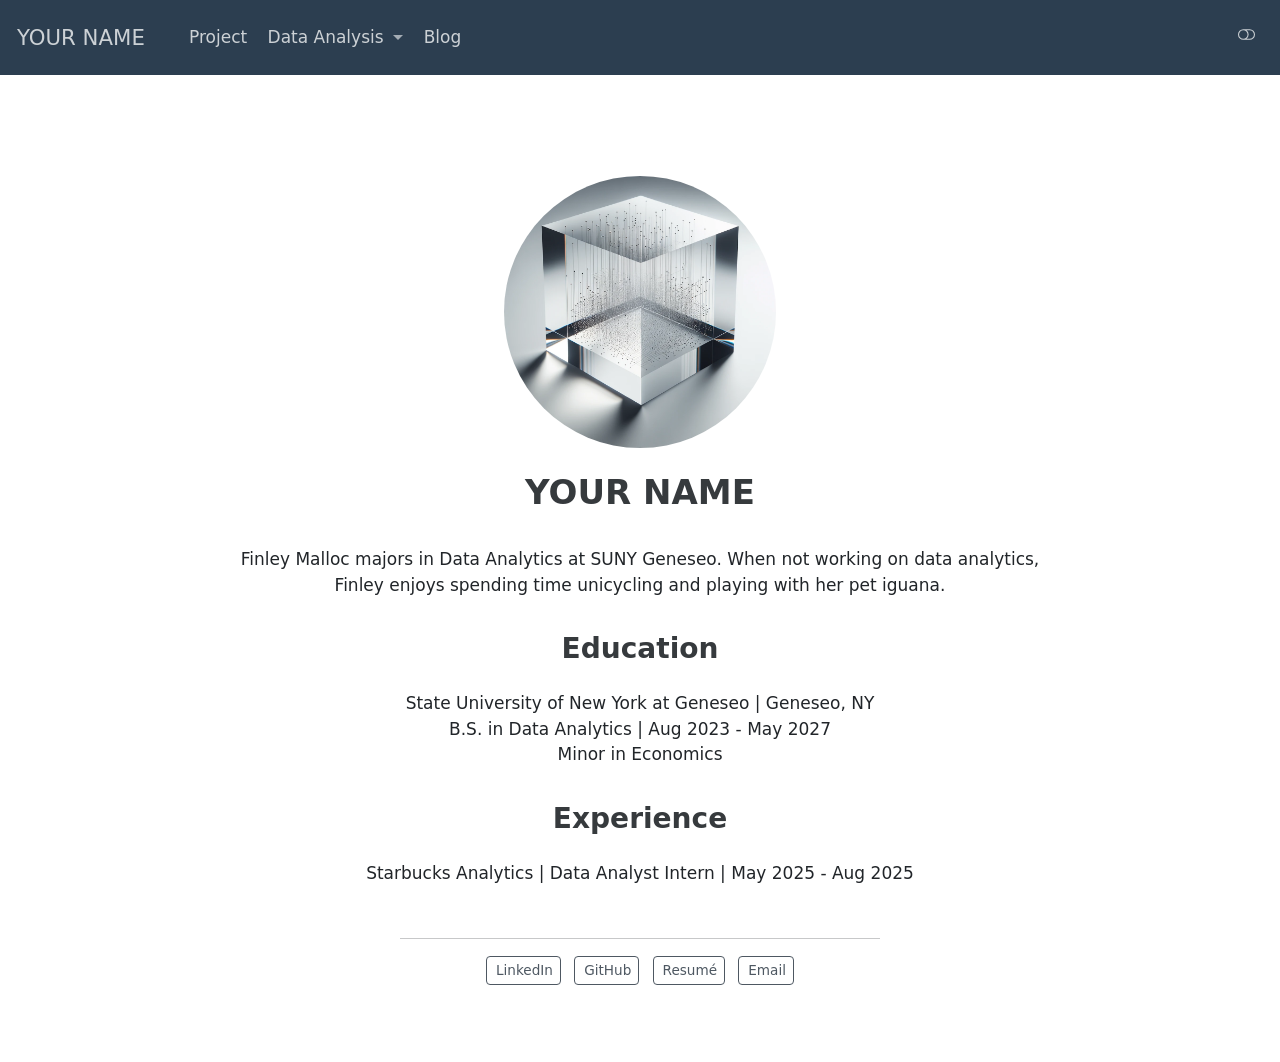
==== index.html @ 5dc30774 "new website is comming" ====
<!DOCTYPE html>
<html xmlns="http://www.w3.org/1999/xhtml" lang="en" xml:lang="en"><head>

<meta charset="utf-8">
<meta name="generator" content="quarto-1.3.450">

<meta name="viewport" content="width=device-width, initial-scale=1.0, user-scalable=yes">


<title>YOUR NAME</title>
<style>
code{white-space: pre-wrap;}
span.smallcaps{font-variant: small-caps;}
div.columns{display: flex; gap: min(4vw, 1.5em);}
div.column{flex: auto; overflow-x: auto;}
div.hanging-indent{margin-left: 1.5em; text-indent: -1.5em;}
ul.task-list{list-style: none;}
ul.task-list li input[type="checkbox"] {
  width: 0.8em;
  margin: 0 0.8em 0.2em -1em; /* quarto-specific, see https://github.com/quarto-dev/quarto-cli/issues/4556 */ 
  vertical-align: middle;
}
</style>


<script src="site_libs/quarto-nav/quarto-nav.js"></script>
<script src="site_libs/clipboard/clipboard.min.js"></script>
<script src="site_libs/quarto-search/autocomplete.umd.js"></script>
<script src="site_libs/quarto-search/fuse.min.js"></script>
<script src="site_libs/quarto-search/quarto-search.js"></script>
<meta name="quarto:offset" content="./">
<script src="site_libs/quarto-html/quarto.js"></script>
<script src="site_libs/quarto-html/popper.min.js"></script>
<script src="site_libs/quarto-html/tippy.umd.min.js"></script>
<link href="site_libs/quarto-html/tippy.css" rel="stylesheet">
<link href="site_libs/quarto-html/quarto-syntax-highlighting.css" rel="stylesheet" class="quarto-color-scheme" id="quarto-text-highlighting-styles">
<link href="site_libs/quarto-html/quarto-syntax-highlighting-dark.css" rel="prefetch" class="quarto-color-scheme quarto-color-alternate" id="quarto-text-highlighting-styles">
<script src="site_libs/bootstrap/bootstrap.min.js"></script>
<link href="site_libs/bootstrap/bootstrap-icons.css" rel="stylesheet">
<link href="site_libs/bootstrap/bootstrap.min.css" rel="stylesheet" class="quarto-color-scheme" id="quarto-bootstrap" data-mode="light">
<link href="site_libs/bootstrap/bootstrap-dark.min.css" rel="prefetch" class="quarto-color-scheme quarto-color-alternate" id="quarto-bootstrap" data-mode="dark">
<script id="quarto-search-options" type="application/json">{
  "location": "navbar",
  "copy-button": false,
  "collapse-after": 3,
  "panel-placement": "end",
  "type": "overlay",
  "limit": 20,
  "language": {
    "search-no-results-text": "No results",
    "search-matching-documents-text": "matching documents",
    "search-copy-link-title": "Copy link to search",
    "search-hide-matches-text": "Hide additional matches",
    "search-more-match-text": "more match in this document",
    "search-more-matches-text": "more matches in this document",
    "search-clear-button-title": "Clear",
    "search-detached-cancel-button-title": "Cancel",
    "search-submit-button-title": "Submit",
    "search-label": "Search"
  }
}</script>


<link rel="stylesheet" href="styles.css">
</head>

<body class="nav-fixed fullcontent">

<div id="quarto-search-results"></div>
  <header id="quarto-header" class="headroom fixed-top">
    <nav class="navbar navbar-expand-lg navbar-dark ">
      <div class="navbar-container container-fluid">
      <div class="navbar-brand-container">
    <a class="navbar-brand" href="./index.html">
    <span class="navbar-title">YOUR NAME</span>
    </a>
  </div>
            <div id="quarto-search" class="" title="Search"></div>
          <button class="navbar-toggler" type="button" data-bs-toggle="collapse" data-bs-target="#navbarCollapse" aria-controls="navbarCollapse" aria-expanded="false" aria-label="Toggle navigation" onclick="if (window.quartoToggleHeadroom) { window.quartoToggleHeadroom(); }">
  <span class="navbar-toggler-icon"></span>
</button>
          <div class="collapse navbar-collapse" id="navbarCollapse">
            <ul class="navbar-nav navbar-nav-scroll me-auto">
  <li class="nav-item">
    <a class="nav-link" href="./danl-research-template.html" rel="" target="">
 <span class="menu-text">Project</span></a>
  </li>  
  <li class="nav-item dropdown ">
    <a class="nav-link dropdown-toggle" href="#" id="nav-menu-data-analysis" role="button" data-bs-toggle="dropdown" aria-expanded="false" rel="" target="">
 <span class="menu-text">Data Analysis</span>
    </a>
    <ul class="dropdown-menu" aria-labelledby="nav-menu-data-analysis">    
        <li>
    <a class="dropdown-item" href="./notes/danl-ggplot.html" rel="" target="">
 <span class="dropdown-text">Data Visualization with <code>ggplot</code></span></a>
  </li>  
        <li>
    <a class="dropdown-item" href="./notes/danl-dplyr.html" rel="" target="">
 <span class="dropdown-text">Data Transformation with <code>dplyr</code></span></a>
  </li>  
    </ul>
  </li>
  <li class="nav-item">
    <a class="nav-link" href="./blog-listing.html" rel="" target="">
 <span class="menu-text">Blog</span></a>
  </li>  
</ul>
            <div class="quarto-navbar-tools ms-auto">
  <a href="" class="quarto-color-scheme-toggle quarto-navigation-tool  px-1" onclick="window.quartoToggleColorScheme(); return false;" title="Toggle dark mode"><i class="bi"></i></a>
</div>
          </div> <!-- /navcollapse -->
      </div> <!-- /container-fluid -->
    </nav>
</header>
<!-- content -->
<div id="quarto-content" class="quarto-container page-columns page-rows-contents page-layout-article page-navbar">
<!-- sidebar -->
<!-- margin-sidebar -->
    
<!-- main -->
<div class="quarto-about-jolla">
  <img src="img/profile.png" class="about-image
  round " style="height: 16em; width: 16em;">
 <header id="title-block-header" class="quarto-title-block default">
<div class="quarto-title">
<h1 class="title">YOUR NAME</h1>
</div>
<div class="quarto-title-meta">
  </div>
</header><main class="content" id="quarto-document-content">
<p>Finley Malloc majors in Data Analytics at SUNY Geneseo. When not working on data analytics, Finley enjoys spending time unicycling and playing with her pet iguana.</p>
<section id="education" class="level2">
<h2 data-anchor-id="education">Education</h2>
<p>State University of New York at Geneseo | Geneseo, NY <br> B.S. in Data Analytics | Aug 2023 - May 2027 <br> Minor in Economics</p>
</section>
<section id="experience" class="level2">
<h2 data-anchor-id="experience">Experience</h2>
<p>Starbucks Analytics | Data Analyst Intern | May 2025 - Aug 2025</p>


</section>
</main> 
  <hr class="about-sep">
   <div class="about-links">
  <a href="https://linkedin.com" class="about-link" rel="" target="">
    <i class="bi bi-linkedin"></i>
     <span class="about-link-text">LinkedIn</span>
  </a>
  <a href="https://github.com" class="about-link" rel="" target="">
    <i class="bi bi-github"></i>
     <span class="about-link-text">GitHub</span>
  </a>
  <a href="/resume-example.pdf" class="about-link" rel="" target="_blank">
    <i class="bi bi-file-earmark-pdf"></i>
     <span class="about-link-text">Resumé</span>
  </a>
  <a href="mailto:YOUR_EMAIL@geneseo.edu" class="about-link" rel="" target="">
    <i class="bi bi-mailbox"></i>
     <span class="about-link-text">Email</span>
  </a>
</div>
</div>
 <!-- /main -->
<script type="text/javascript" src="links.js"></script>
<script id="quarto-html-after-body" type="application/javascript">
window.document.addEventListener("DOMContentLoaded", function (event) {
  const toggleBodyColorMode = (bsSheetEl) => {
    const mode = bsSheetEl.getAttribute("data-mode");
    const bodyEl = window.document.querySelector("body");
    if (mode === "dark") {
      bodyEl.classList.add("quarto-dark");
      bodyEl.classList.remove("quarto-light");
    } else {
      bodyEl.classList.add("quarto-light");
      bodyEl.classList.remove("quarto-dark");
    }
  }
  const toggleBodyColorPrimary = () => {
    const bsSheetEl = window.document.querySelector("link#quarto-bootstrap");
    if (bsSheetEl) {
      toggleBodyColorMode(bsSheetEl);
    }
  }
  toggleBodyColorPrimary();  
  const disableStylesheet = (stylesheets) => {
    for (let i=0; i < stylesheets.length; i++) {
      const stylesheet = stylesheets[i];
      stylesheet.rel = 'prefetch';
    }
  }
  const enableStylesheet = (stylesheets) => {
    for (let i=0; i < stylesheets.length; i++) {
      const stylesheet = stylesheets[i];
      stylesheet.rel = 'stylesheet';
    }
  }
  const manageTransitions = (selector, allowTransitions) => {
    const els = window.document.querySelectorAll(selector);
    for (let i=0; i < els.length; i++) {
      const el = els[i];
      if (allowTransitions) {
        el.classList.remove('notransition');
      } else {
        el.classList.add('notransition');
      }
    }
  }
  const toggleColorMode = (alternate) => {
    // Switch the stylesheets
    const alternateStylesheets = window.document.querySelectorAll('link.quarto-color-scheme.quarto-color-alternate');
    manageTransitions('#quarto-margin-sidebar .nav-link', false);
    if (alternate) {
      enableStylesheet(alternateStylesheets);
      for (const sheetNode of alternateStylesheets) {
        if (sheetNode.id === "quarto-bootstrap") {
          toggleBodyColorMode(sheetNode);
        }
      }
    } else {
      disableStylesheet(alternateStylesheets);
      toggleBodyColorPrimary();
    }
    manageTransitions('#quarto-margin-sidebar .nav-link', true);
    // Switch the toggles
    const toggles = window.document.querySelectorAll('.quarto-color-scheme-toggle');
    for (let i=0; i < toggles.length; i++) {
      const toggle = toggles[i];
      if (toggle) {
        if (alternate) {
          toggle.classList.add("alternate");     
        } else {
          toggle.classList.remove("alternate");
        }
      }
    }
    // Hack to workaround the fact that safari doesn't
    // properly recolor the scrollbar when toggling (#1455)
    if (navigator.userAgent.indexOf('Safari') > 0 && navigator.userAgent.indexOf('Chrome') == -1) {
      manageTransitions("body", false);
      window.scrollTo(0, 1);
      setTimeout(() => {
        window.scrollTo(0, 0);
        manageTransitions("body", true);
      }, 40);  
    }
  }
  const isFileUrl = () => { 
    return window.location.protocol === 'file:';
  }
  const hasAlternateSentinel = () => {  
    let styleSentinel = getColorSchemeSentinel();
    if (styleSentinel !== null) {
      return styleSentinel === "alternate";
    } else {
      return false;
    }
  }
  const setStyleSentinel = (alternate) => {
    const value = alternate ? "alternate" : "default";
    if (!isFileUrl()) {
      window.localStorage.setItem("quarto-color-scheme", value);
    } else {
      localAlternateSentinel = value;
    }
  }
  const getColorSchemeSentinel = () => {
    if (!isFileUrl()) {
      const storageValue = window.localStorage.getItem("quarto-color-scheme");
      return storageValue != null ? storageValue : localAlternateSentinel;
    } else {
      return localAlternateSentinel;
    }
  }
  let localAlternateSentinel = 'default';
  // Dark / light mode switch
  window.quartoToggleColorScheme = () => {
    // Read the current dark / light value 
    let toAlternate = !hasAlternateSentinel();
    toggleColorMode(toAlternate);
    setStyleSentinel(toAlternate);
  };
  // Ensure there is a toggle, if there isn't float one in the top right
  if (window.document.querySelector('.quarto-color-scheme-toggle') === null) {
    const a = window.document.createElement('a');
    a.classList.add('top-right');
    a.classList.add('quarto-color-scheme-toggle');
    a.href = "";
    a.onclick = function() { try { window.quartoToggleColorScheme(); } catch {} return false; };
    const i = window.document.createElement("i");
    i.classList.add('bi');
    a.appendChild(i);
    window.document.body.appendChild(a);
  }
  // Switch to dark mode if need be
  if (hasAlternateSentinel()) {
    toggleColorMode(true);
  } else {
    toggleColorMode(false);
  }
  const isCodeAnnotation = (el) => {
    for (const clz of el.classList) {
      if (clz.startsWith('code-annotation-')) {                     
        return true;
      }
    }
    return false;
  }
  const clipboard = new window.ClipboardJS('.code-copy-button', {
    text: function(trigger) {
      const codeEl = trigger.previousElementSibling.cloneNode(true);
      for (const childEl of codeEl.children) {
        if (isCodeAnnotation(childEl)) {
          childEl.remove();
        }
      }
      return codeEl.innerText;
    }
  });
  clipboard.on('success', function(e) {
    // button target
    const button = e.trigger;
    // don't keep focus
    button.blur();
    // flash "checked"
    button.classList.add('code-copy-button-checked');
    var currentTitle = button.getAttribute("title");
    button.setAttribute("title", "Copied!");
    let tooltip;
    if (window.bootstrap) {
      button.setAttribute("data-bs-toggle", "tooltip");
      button.setAttribute("data-bs-placement", "left");
      button.setAttribute("data-bs-title", "Copied!");
      tooltip = new bootstrap.Tooltip(button, 
        { trigger: "manual", 
          customClass: "code-copy-button-tooltip",
          offset: [0, -8]});
      tooltip.show();    
    }
    setTimeout(function() {
      if (tooltip) {
        tooltip.hide();
        button.removeAttribute("data-bs-title");
        button.removeAttribute("data-bs-toggle");
        button.removeAttribute("data-bs-placement");
      }
      button.setAttribute("title", currentTitle);
      button.classList.remove('code-copy-button-checked');
    }, 1000);
    // clear code selection
    e.clearSelection();
  });
  function tippyHover(el, contentFn) {
    const config = {
      allowHTML: true,
      content: contentFn,
      maxWidth: 500,
      delay: 100,
      arrow: false,
      appendTo: function(el) {
          return el.parentElement;
      },
      interactive: true,
      interactiveBorder: 10,
      theme: 'quarto',
      placement: 'bottom-start'
    };
    window.tippy(el, config); 
  }
  const noterefs = window.document.querySelectorAll('a[role="doc-noteref"]');
  for (var i=0; i<noterefs.length; i++) {
    const ref = noterefs[i];
    tippyHover(ref, function() {
      // use id or data attribute instead here
      let href = ref.getAttribute('data-footnote-href') || ref.getAttribute('href');
      try { href = new URL(href).hash; } catch {}
      const id = href.replace(/^#\/?/, "");
      const note = window.document.getElementById(id);
      return note.innerHTML;
    });
  }
      let selectedAnnoteEl;
      const selectorForAnnotation = ( cell, annotation) => {
        let cellAttr = 'data-code-cell="' + cell + '"';
        let lineAttr = 'data-code-annotation="' +  annotation + '"';
        const selector = 'span[' + cellAttr + '][' + lineAttr + ']';
        return selector;
      }
      const selectCodeLines = (annoteEl) => {
        const doc = window.document;
        const targetCell = annoteEl.getAttribute("data-target-cell");
        const targetAnnotation = annoteEl.getAttribute("data-target-annotation");
        const annoteSpan = window.document.querySelector(selectorForAnnotation(targetCell, targetAnnotation));
        const lines = annoteSpan.getAttribute("data-code-lines").split(",");
        const lineIds = lines.map((line) => {
          return targetCell + "-" + line;
        })
        let top = null;
        let height = null;
        let parent = null;
        if (lineIds.length > 0) {
            //compute the position of the single el (top and bottom and make a div)
            const el = window.document.getElementById(lineIds[0]);
            top = el.offsetTop;
            height = el.offsetHeight;
            parent = el.parentElement.parentElement;
          if (lineIds.length > 1) {
            const lastEl = window.document.getElementById(lineIds[lineIds.length - 1]);
            const bottom = lastEl.offsetTop + lastEl.offsetHeight;
            height = bottom - top;
          }
          if (top !== null && height !== null && parent !== null) {
            // cook up a div (if necessary) and position it 
            let div = window.document.getElementById("code-annotation-line-highlight");
            if (div === null) {
              div = window.document.createElement("div");
              div.setAttribute("id", "code-annotation-line-highlight");
              div.style.position = 'absolute';
              parent.appendChild(div);
            }
            div.style.top = top - 2 + "px";
            div.style.height = height + 4 + "px";
            let gutterDiv = window.document.getElementById("code-annotation-line-highlight-gutter");
            if (gutterDiv === null) {
              gutterDiv = window.document.createElement("div");
              gutterDiv.setAttribute("id", "code-annotation-line-highlight-gutter");
              gutterDiv.style.position = 'absolute';
              const codeCell = window.document.getElementById(targetCell);
              const gutter = codeCell.querySelector('.code-annotation-gutter');
              gutter.appendChild(gutterDiv);
            }
            gutterDiv.style.top = top - 2 + "px";
            gutterDiv.style.height = height + 4 + "px";
          }
          selectedAnnoteEl = annoteEl;
        }
      };
      const unselectCodeLines = () => {
        const elementsIds = ["code-annotation-line-highlight", "code-annotation-line-highlight-gutter"];
        elementsIds.forEach((elId) => {
          const div = window.document.getElementById(elId);
          if (div) {
            div.remove();
          }
        });
        selectedAnnoteEl = undefined;
      };
      // Attach click handler to the DT
      const annoteDls = window.document.querySelectorAll('dt[data-target-cell]');
      for (const annoteDlNode of annoteDls) {
        annoteDlNode.addEventListener('click', (event) => {
          const clickedEl = event.target;
          if (clickedEl !== selectedAnnoteEl) {
            unselectCodeLines();
            const activeEl = window.document.querySelector('dt[data-target-cell].code-annotation-active');
            if (activeEl) {
              activeEl.classList.remove('code-annotation-active');
            }
            selectCodeLines(clickedEl);
            clickedEl.classList.add('code-annotation-active');
          } else {
            // Unselect the line
            unselectCodeLines();
            clickedEl.classList.remove('code-annotation-active');
          }
        });
      }
  const findCites = (el) => {
    const parentEl = el.parentElement;
    if (parentEl) {
      const cites = parentEl.dataset.cites;
      if (cites) {
        return {
          el,
          cites: cites.split(' ')
        };
      } else {
        return findCites(el.parentElement)
      }
    } else {
      return undefined;
    }
  };
  var bibliorefs = window.document.querySelectorAll('a[role="doc-biblioref"]');
  for (var i=0; i<bibliorefs.length; i++) {
    const ref = bibliorefs[i];
    const citeInfo = findCites(ref);
    if (citeInfo) {
      tippyHover(citeInfo.el, function() {
        var popup = window.document.createElement('div');
        citeInfo.cites.forEach(function(cite) {
          var citeDiv = window.document.createElement('div');
          citeDiv.classList.add('hanging-indent');
          citeDiv.classList.add('csl-entry');
          var biblioDiv = window.document.getElementById('ref-' + cite);
          if (biblioDiv) {
            citeDiv.innerHTML = biblioDiv.innerHTML;
          }
          popup.appendChild(citeDiv);
        });
        return popup.innerHTML;
      });
    }
  }
});
</script>
</div> <!-- /content -->



</body></html>
---- site_libs/quarto-html/tippy.css ----
.tippy-box[data-animation=fade][data-state=hidden]{opacity:0}[data-tippy-root]{max-width:calc(100vw - 10px)}.tippy-box{position:relative;background-color:#333;color:#fff;border-radius:4px;font-size:14px;line-height:1.4;white-space:normal;outline:0;transition-property:transform,visibility,opacity}.tippy-box[data-placement^=top]>.tippy-arrow{bottom:0}.tippy-box[data-placement^=top]>.tippy-arrow:before{bottom:-7px;left:0;border-width:8px 8px 0;border-top-color:initial;transform-origin:center top}.tippy-box[data-placement^=bottom]>.tippy-arrow{top:0}.tippy-box[data-placement^=bottom]>.tippy-arrow:before{top:-7px;left:0;border-width:0 8px 8px;border-bottom-color:initial;transform-origin:center bottom}.tippy-box[data-placement^=left]>.tippy-arrow{right:0}.tippy-box[data-placement^=left]>.tippy-arrow:before{border-width:8px 0 8px 8px;border-left-color:initial;right:-7px;transform-origin:center left}.tippy-box[data-placement^=right]>.tippy-arrow{left:0}.tippy-box[data-placement^=right]>.tippy-arrow:before{left:-7px;border-width:8px 8px 8px 0;border-right-color:initial;transform-origin:center right}.tippy-box[data-inertia][data-state=visible]{transition-timing-function:cubic-bezier(.54,1.5,.38,1.11)}.tippy-arrow{width:16px;height:16px;color:#333}.tippy-arrow:before{content:"";position:absolute;border-color:transparent;border-style:solid}.tippy-content{position:relative;padding:5px 9px;z-index:1}
---- site_libs/quarto-html/quarto-syntax-highlighting.css ----
/* quarto syntax highlight colors */
:root {
  --quarto-hl-al-color: #95da4c;
  --quarto-hl-an-color: #50a14f;
  --quarto-hl-at-color: #a626a4;
  --quarto-hl-bn-color: #986801;
  --quarto-hl-bu-color: #a626a4;
  --quarto-hl-ch-color: #50a14f;
  --quarto-hl-co-color: #a0a1a7;
  --quarto-hl-cv-color: #e45649;
  --quarto-hl-cn-color: #986801;
  --quarto-hl-cf-color: #a626a4;
  --quarto-hl-dt-color: #a626a4;
  --quarto-hl-dv-color: #986801;
  --quarto-hl-do-color: #e45649;
  --quarto-hl-er-color: #f44747;
  --quarto-hl-ex-color: #4078f2;
  --quarto-hl-fl-color: #986801;
  --quarto-hl-fu-color: #4078f2;
  --quarto-hl-im-color: #50a14f;
  --quarto-hl-in-color: #c45b00;
  --quarto-hl-kw-color: #a626a4;
  --quarto-hl-op-color: #a626a4;
  --quarto-hl-pp-color: #a626a4;
  --quarto-hl-re-color: #2980b9;
  --quarto-hl-sc-color: #0184bc;
  --quarto-hl-ss-color: #da4453;
  --quarto-hl-st-color: #50a14f;
  --quarto-hl-va-color: #e45649;
  --quarto-hl-vs-color: #da4453;
  --quarto-hl-wa-color: #da4453;
}

/* other quarto variables */
:root {
  --quarto-font-monospace: SFMono-Regular, Menlo, Monaco, Consolas, "Liberation Mono", "Courier New", monospace;
}

code span.al {
  background-color: #4d1f24;
  font-weight: bold;
  color: #95da4c;
}

code span.an {
  color: #50a14f;
}

code span.at {
  color: #a626a4;
}

code span.bn {
  color: #986801;
}

code span.bu {
  color: #a626a4;
}

code span.ch {
  color: #50a14f;
}

code span.co {
  font-style: italic;
  color: #a0a1a7;
}

code span.cv {
  font-style: italic;
  color: #e45649;
}

code span.cn {
  color: #986801;
}

code span.cf {
  color: #a626a4;
}

code span.dt {
  color: #a626a4;
}

code span.dv {
  color: #986801;
}

code span.do {
  color: #e45649;
}

code span.er {
  color: #f44747;
  text-decoration: underline;
}

code span.ex {
  font-weight: bold;
  color: #4078f2;
}

code span.fl {
  color: #986801;
}

code span.fu {
  color: #4078f2;
}

code span.im {
  color: #50a14f;
}

code span.in {
  color: #c45b00;
}

code span.kw {
  color: #a626a4;
}

pre > code.sourceCode > span {
  color: #383a42;
}

code span {
  color: #383a42;
}

code.sourceCode > span {
  color: #383a42;
}

div.sourceCode,
div.sourceCode pre.sourceCode {
  color: #383a42;
}

code span.op {
  color: #a626a4;
}

code span.pp {
  color: #a626a4;
}

code span.re {
  background-color: #153042;
  color: #2980b9;
}

code span.sc {
  color: #0184bc;
}

code span.ss {
  color: #da4453;
}

code span.st {
  color: #50a14f;
}

code span.va {
  color: #e45649;
}

code span.vs {
  color: #da4453;
}

code span.wa {
  color: #da4453;
}

.prevent-inlining {
  content: "</";
}

/*# sourceMappingURL=debc5d5d77c3f9108843748ff7464032.css.map */
---- site_libs/quarto-html/quarto-syntax-highlighting-dark.css ----
/* quarto syntax highlight colors */
:root {
  --quarto-hl-al-color: #95da4c;
  --quarto-hl-an-color: #98c379;
  --quarto-hl-at-color: #c678dd;
  --quarto-hl-bn-color: #d19a66;
  --quarto-hl-bu-color: #c678dd;
  --quarto-hl-ch-color: #98c379;
  --quarto-hl-co-color: #5c6370;
  --quarto-hl-cv-color: #e06c75;
  --quarto-hl-cn-color: #d19a66;
  --quarto-hl-cf-color: #c678dd;
  --quarto-hl-dt-color: #c678dd;
  --quarto-hl-dv-color: #d19a66;
  --quarto-hl-do-color: #a43340;
  --quarto-hl-er-color: #f44747;
  --quarto-hl-ex-color: #61afef;
  --quarto-hl-fl-color: #d19a66;
  --quarto-hl-fu-color: #61afef;
  --quarto-hl-im-color: #98c379;
  --quarto-hl-in-color: #c45b00;
  --quarto-hl-kw-color: #c678dd;
  --quarto-hl-op-color: #c678dd;
  --quarto-hl-pp-color: #c678dd;
  --quarto-hl-re-color: #2980b9;
  --quarto-hl-sc-color: #56b6c2;
  --quarto-hl-ss-color: #da4453;
  --quarto-hl-st-color: #98c379;
  --quarto-hl-va-color: #e06c75;
  --quarto-hl-vs-color: #da4453;
  --quarto-hl-wa-color: #da4453;
}

/* other quarto variables */
:root {
  --quarto-font-monospace: SFMono-Regular, Menlo, Monaco, Consolas, "Liberation Mono", "Courier New", monospace;
}

code span.al {
  background-color: #4d1f24;
  font-weight: bold;
  color: #95da4c;
}

code span.an {
  color: #98c379;
}

code span.at {
  color: #c678dd;
}

code span.bn {
  color: #d19a66;
}

code span.bu {
  color: #c678dd;
}

code span.ch {
  color: #98c379;
}

code span.co {
  font-style: italic;
  color: #5c6370;
}

code span.cv {
  font-style: italic;
  color: #e06c75;
}

code span.cn {
  color: #d19a66;
}

code span.cf {
  color: #c678dd;
}

code span.dt {
  color: #c678dd;
}

code span.dv {
  color: #d19a66;
}

code span.do {
  color: #a43340;
}

code span.er {
  color: #f44747;
  text-decoration: underline;
}

code span.ex {
  font-weight: bold;
  color: #61afef;
}

code span.fl {
  color: #d19a66;
}

code span.fu {
  color: #61afef;
}

code span.im {
  color: #98c379;
}

code span.in {
  color: #c45b00;
}

code span.kw {
  color: #c678dd;
}

pre > code.sourceCode > span {
  color: #abb2bf;
}

code span {
  color: #abb2bf;
}

code.sourceCode > span {
  color: #abb2bf;
}

div.sourceCode,
div.sourceCode pre.sourceCode {
  color: #abb2bf;
}

code span.op {
  color: #c678dd;
}

code span.pp {
  color: #c678dd;
}

code span.re {
  background-color: #153042;
  color: #2980b9;
}

code span.sc {
  color: #56b6c2;
}

code span.ss {
  color: #da4453;
}

code span.st {
  color: #98c379;
}

code span.va {
  color: #e06c75;
}

code span.vs {
  color: #da4453;
}

code span.wa {
  color: #da4453;
}

.prevent-inlining {
  content: "</";
}

/*# sourceMappingURL=935a306eefa94366c21e1a970dddb765.css.map */
---- styles.css ----
/* css styles */

.nav-title{
  font-family: fantasy
}

/* to fix the width of body and navbar with invisible scrollbar */
::-webkit-scrollbar {
    width: 0px;
}

.navbar {
    height: 75px; /* Adjust the height as needed */
}
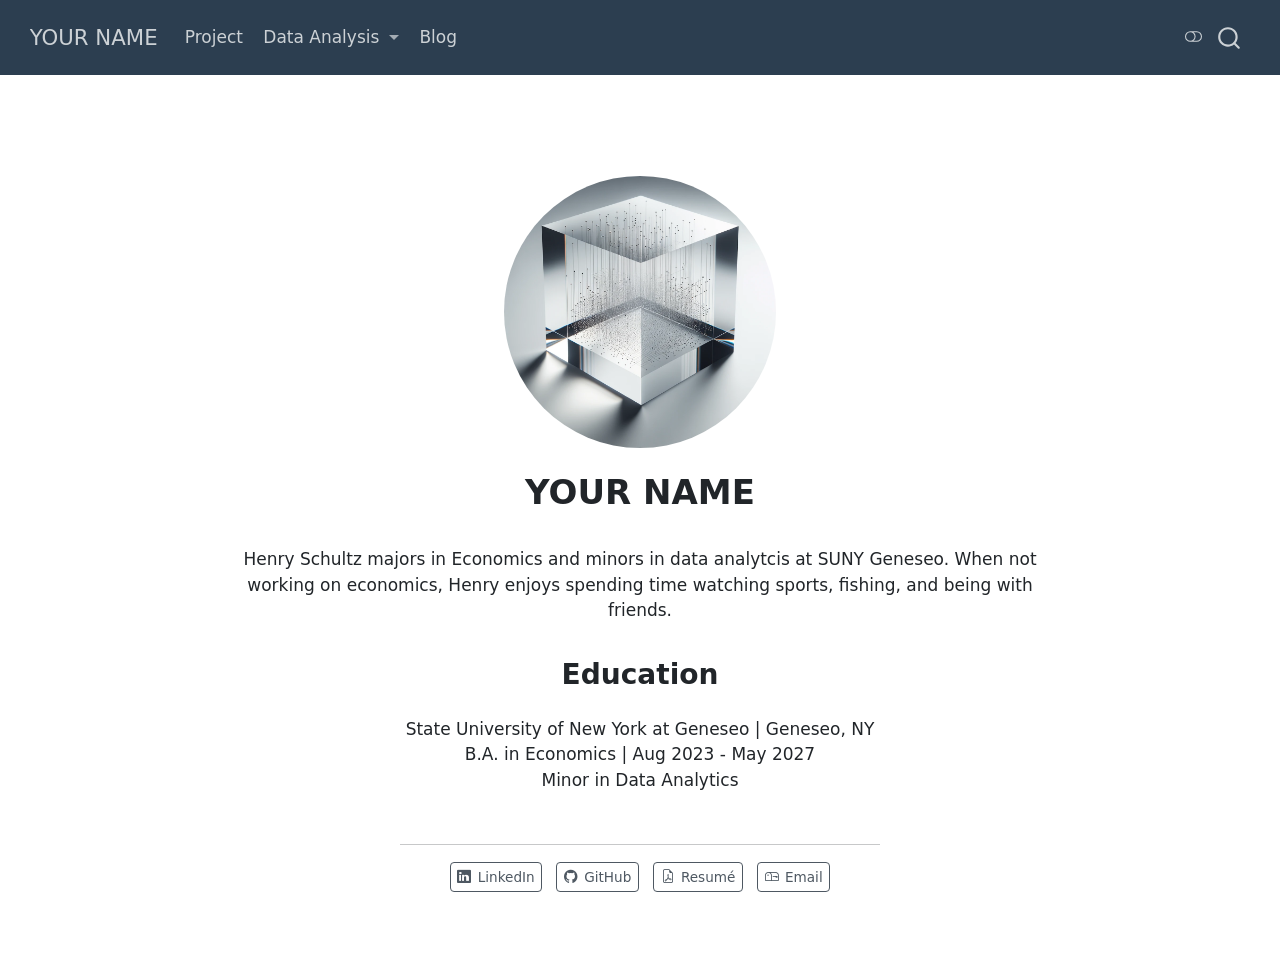
==== commit 2761f9d8: "My Name" ====
--- a/index.html
+++ b/index.html
@@ -2,13 +2,16 @@
 <html xmlns="http://www.w3.org/1999/xhtml" lang="en" xml:lang="en"><head>
 
 <meta charset="utf-8">
-<meta name="generator" content="quarto-1.3.450">
+<meta name="generator" content="quarto-1.9.38">
 
 <meta name="viewport" content="width=device-width, initial-scale=1.0, user-scalable=yes">
 
 
 <title>YOUR NAME</title>
 <style>
+/* Default styles provided by pandoc.
+** See https://pandoc.org/MANUAL.html#variables-for-html for config info.
+*/
 code{white-space: pre-wrap;}
 span.smallcaps{font-variant: small-caps;}
 div.columns{display: flex; gap: min(4vw, 1.5em);}
@@ -29,23 +32,32 @@
 <script src="site_libs/quarto-search/fuse.min.js"></script>
 <script src="site_libs/quarto-search/quarto-search.js"></script>
 <meta name="quarto:offset" content="./">
-<script src="site_libs/quarto-html/quarto.js"></script>
+<script src="site_libs/quarto-html/quarto.js" type="module"></script>
+<script src="site_libs/quarto-html/tabsets/tabsets.js" type="module"></script>
 <script src="site_libs/quarto-html/popper.min.js"></script>
 <script src="site_libs/quarto-html/tippy.umd.min.js"></script>
 <link href="site_libs/quarto-html/tippy.css" rel="stylesheet">
-<link href="site_libs/quarto-html/quarto-syntax-highlighting.css" rel="stylesheet" class="quarto-color-scheme" id="quarto-text-highlighting-styles">
-<link href="site_libs/quarto-html/quarto-syntax-highlighting-dark.css" rel="prefetch" class="quarto-color-scheme quarto-color-alternate" id="quarto-text-highlighting-styles">
+<link href="site_libs/quarto-html/quarto-syntax-highlighting-6d40f8af7092f34acea1908532066003.css" rel="stylesheet" class="quarto-color-scheme" id="quarto-text-highlighting-styles">
+<link href="site_libs/quarto-html/quarto-syntax-highlighting-dark-cac0433bb97fa58dc0fc6599c25c149a.css" rel="stylesheet" class="quarto-color-scheme quarto-color-alternate" id="quarto-text-highlighting-styles">
+<link href="site_libs/quarto-html/quarto-syntax-highlighting-6d40f8af7092f34acea1908532066003.css" rel="stylesheet" class="quarto-color-scheme-extra" id="quarto-text-highlighting-styles">
 <script src="site_libs/bootstrap/bootstrap.min.js"></script>
 <link href="site_libs/bootstrap/bootstrap-icons.css" rel="stylesheet">
-<link href="site_libs/bootstrap/bootstrap.min.css" rel="stylesheet" class="quarto-color-scheme" id="quarto-bootstrap" data-mode="light">
-<link href="site_libs/bootstrap/bootstrap-dark.min.css" rel="prefetch" class="quarto-color-scheme quarto-color-alternate" id="quarto-bootstrap" data-mode="dark">
+<link href="site_libs/bootstrap/bootstrap-a3a2627f8f02b0876aa24393454bca0c.min.css" rel="stylesheet" append-hash="true" class="quarto-color-scheme" id="quarto-bootstrap" data-mode="light">
+<link href="site_libs/bootstrap/bootstrap-dark-262a5cbb116992cacd04aa3ef1335fdf.min.css" rel="stylesheet" append-hash="true" class="quarto-color-scheme quarto-color-alternate" id="quarto-bootstrap" data-mode="dark">
+<link href="site_libs/bootstrap/bootstrap-a3a2627f8f02b0876aa24393454bca0c.min.css" rel="stylesheet" append-hash="true" class="quarto-color-scheme-extra" id="quarto-bootstrap" data-mode="light">
 <script id="quarto-search-options" type="application/json">{
   "location": "navbar",
   "copy-button": false,
   "collapse-after": 3,
   "panel-placement": "end",
   "type": "overlay",
-  "limit": 20,
+  "limit": 50,
+  "keyboard-shortcut": [
+    "f",
+    "/",
+    "s"
+  ],
+  "show-item-context": false,
   "language": {
     "search-no-results-text": "No results",
     "search-matching-documents-text": "matching documents",
@@ -54,6 +66,7 @@
     "search-more-match-text": "more match in this document",
     "search-more-matches-text": "more matches in this document",
     "search-clear-button-title": "Clear",
+    "search-text-placeholder": "",
     "search-detached-cancel-button-title": "Cancel",
     "search-submit-button-title": "Submit",
     "search-label": "Search"
@@ -64,51 +77,213 @@
 <link rel="stylesheet" href="styles.css">
 </head>
 
-<body class="nav-fixed fullcontent">
+<body class="nav-fixed fullcontent quarto-light"><script id="quarto-html-before-body" type="application/javascript">
+    const toggleBodyColorMode = (bsSheetEl) => {
+      const mode = bsSheetEl.getAttribute("data-mode");
+      const bodyEl = window.document.querySelector("body");
+      if (mode === "dark") {
+        bodyEl.classList.add("quarto-dark");
+        bodyEl.classList.remove("quarto-light");
+      } else {
+        bodyEl.classList.add("quarto-light");
+        bodyEl.classList.remove("quarto-dark");
+      }
+    }
+    const toggleBodyColorPrimary = () => {
+      const bsSheetEl = window.document.querySelector("link#quarto-bootstrap:not([rel=disabled-stylesheet])");
+      if (bsSheetEl) {
+        toggleBodyColorMode(bsSheetEl);
+      }
+    }
+    const setColorSchemeToggle = (alternate) => {
+      const toggles = window.document.querySelectorAll('.quarto-color-scheme-toggle');
+      for (let i=0; i < toggles.length; i++) {
+        const toggle = toggles[i];
+        if (toggle) {
+          if (alternate) {
+            toggle.classList.add("alternate");
+          } else {
+            toggle.classList.remove("alternate");
+          }
+        }
+      }
+    };
+    const toggleColorMode = (alternate) => {
+      // Switch the stylesheets
+      const primaryStylesheets = window.document.querySelectorAll('link.quarto-color-scheme:not(.quarto-color-alternate)');
+      const alternateStylesheets = window.document.querySelectorAll('link.quarto-color-scheme.quarto-color-alternate');
+      manageTransitions('#quarto-margin-sidebar .nav-link', false);
+      if (alternate) {
+        // note: dark is layered on light, we don't disable primary!
+        enableStylesheet(alternateStylesheets);
+        for (const sheetNode of alternateStylesheets) {
+          if (sheetNode.id === "quarto-bootstrap") {
+            toggleBodyColorMode(sheetNode);
+          }
+        }
+      } else {
+        disableStylesheet(alternateStylesheets);
+        enableStylesheet(primaryStylesheets)
+        toggleBodyColorPrimary();
+      }
+      manageTransitions('#quarto-margin-sidebar .nav-link', true);
+      // Switch the toggles
+      setColorSchemeToggle(alternate)
+      // Hack to workaround the fact that safari doesn't
+      // properly recolor the scrollbar when toggling (#1455)
+      if (navigator.userAgent.indexOf('Safari') > 0 && navigator.userAgent.indexOf('Chrome') == -1) {
+        manageTransitions("body", false);
+        window.scrollTo(0, 1);
+        setTimeout(() => {
+          window.scrollTo(0, 0);
+          manageTransitions("body", true);
+        }, 40);
+      }
+    }
+    const disableStylesheet = (stylesheets) => {
+      for (let i=0; i < stylesheets.length; i++) {
+        const stylesheet = stylesheets[i];
+        stylesheet.rel = 'disabled-stylesheet';
+      }
+    }
+    const enableStylesheet = (stylesheets) => {
+      for (let i=0; i < stylesheets.length; i++) {
+        const stylesheet = stylesheets[i];
+        if(stylesheet.rel !== 'stylesheet') { // for Chrome, which will still FOUC without this check
+          stylesheet.rel = 'stylesheet';
+        }
+      }
+    }
+    const manageTransitions = (selector, allowTransitions) => {
+      const els = window.document.querySelectorAll(selector);
+      for (let i=0; i < els.length; i++) {
+        const el = els[i];
+        if (allowTransitions) {
+          el.classList.remove('notransition');
+        } else {
+          el.classList.add('notransition');
+        }
+      }
+    }
+    const isFileUrl = () => {
+      return window.location.protocol === 'file:';
+    }
+    const hasAlternateSentinel = () => {
+      let styleSentinel = getColorSchemeSentinel();
+      if (styleSentinel !== null) {
+        return styleSentinel === "alternate";
+      } else {
+        return false;
+      }
+    }
+    const setStyleSentinel = (alternate) => {
+      const value = alternate ? "alternate" : "default";
+      if (!isFileUrl()) {
+        window.localStorage.setItem("quarto-color-scheme", value);
+      } else {
+        localAlternateSentinel = value;
+      }
+    }
+    const getColorSchemeSentinel = () => {
+      if (!isFileUrl()) {
+        const storageValue = window.localStorage.getItem("quarto-color-scheme");
+        return storageValue != null ? storageValue : localAlternateSentinel;
+      } else {
+        return localAlternateSentinel;
+      }
+    }
+    const toggleGiscusIfUsed = (isAlternate, darkModeDefault) => {
+      const baseTheme = document.querySelector('#giscus-base-theme')?.value ?? 'light';
+      const alternateTheme = document.querySelector('#giscus-alt-theme')?.value ?? 'dark';
+      let newTheme = '';
+      if(authorPrefersDark) {
+        newTheme = isAlternate ? baseTheme : alternateTheme;
+      } else {
+        newTheme = isAlternate ? alternateTheme : baseTheme;
+      }
+      const changeGiscusTheme = () => {
+        // From: https://github.com/giscus/giscus/issues/336
+        const sendMessage = (message) => {
+          const iframe = document.querySelector('iframe.giscus-frame');
+          if (!iframe) return;
+          iframe.contentWindow.postMessage({ giscus: message }, 'https://giscus.app');
+        }
+        sendMessage({
+          setConfig: {
+            theme: newTheme
+          }
+        });
+      }
+      const isGiscussLoaded = window.document.querySelector('iframe.giscus-frame') !== null;
+      if (isGiscussLoaded) {
+        changeGiscusTheme();
+      }
+    };
+    const authorPrefersDark = false;
+    const darkModeDefault = authorPrefersDark;
+      document.querySelector('link#quarto-text-highlighting-styles.quarto-color-scheme-extra').rel = 'disabled-stylesheet';
+      document.querySelector('link#quarto-bootstrap.quarto-color-scheme-extra').rel = 'disabled-stylesheet';
+    let localAlternateSentinel = darkModeDefault ? 'alternate' : 'default';
+    // Dark / light mode switch
+    window.quartoToggleColorScheme = () => {
+      // Read the current dark / light value
+      let toAlternate = !hasAlternateSentinel();
+      toggleColorMode(toAlternate);
+      setStyleSentinel(toAlternate);
+      toggleGiscusIfUsed(toAlternate, darkModeDefault);
+      window.dispatchEvent(new Event('resize'));
+    };
+    // Switch to dark mode if need be
+    if (hasAlternateSentinel()) {
+      toggleColorMode(true);
+    } else {
+      toggleColorMode(false);
+    }
+  </script>
 
 <div id="quarto-search-results"></div>
   <header id="quarto-header" class="headroom fixed-top">
-    <nav class="navbar navbar-expand-lg navbar-dark ">
+    <nav class="navbar navbar-expand-lg " data-bs-theme="dark">
       <div class="navbar-container container-fluid">
-      <div class="navbar-brand-container">
+      <div class="navbar-brand-container mx-auto">
     <a class="navbar-brand" href="./index.html">
     <span class="navbar-title">YOUR NAME</span>
     </a>
   </div>
             <div id="quarto-search" class="" title="Search"></div>
-          <button class="navbar-toggler" type="button" data-bs-toggle="collapse" data-bs-target="#navbarCollapse" aria-controls="navbarCollapse" aria-expanded="false" aria-label="Toggle navigation" onclick="if (window.quartoToggleHeadroom) { window.quartoToggleHeadroom(); }">
+          <button class="navbar-toggler" type="button" data-bs-toggle="collapse" data-bs-target="#navbarCollapse" aria-controls="navbarCollapse" role="menu" aria-expanded="false" aria-label="Toggle navigation" onclick="if (window.quartoToggleHeadroom) { window.quartoToggleHeadroom(); }">
   <span class="navbar-toggler-icon"></span>
 </button>
           <div class="collapse navbar-collapse" id="navbarCollapse">
             <ul class="navbar-nav navbar-nav-scroll me-auto">
   <li class="nav-item">
-    <a class="nav-link" href="./danl-research-template.html" rel="" target="">
- <span class="menu-text">Project</span></a>
+    <a class="nav-link" href="./danl-research-template.html"> 
+<span class="menu-text">Project</span></a>
   </li>  
   <li class="nav-item dropdown ">
-    <a class="nav-link dropdown-toggle" href="#" id="nav-menu-data-analysis" role="button" data-bs-toggle="dropdown" aria-expanded="false" rel="" target="">
+    <a class="nav-link dropdown-toggle" href="#" id="nav-menu-data-analysis" role="link" data-bs-toggle="dropdown" aria-expanded="false">
  <span class="menu-text">Data Analysis</span>
     </a>
     <ul class="dropdown-menu" aria-labelledby="nav-menu-data-analysis">    
         <li>
-    <a class="dropdown-item" href="./notes/danl-ggplot.html" rel="" target="">
+    <a class="dropdown-item" href="./notes/danl-ggplot.html">
  <span class="dropdown-text">Data Visualization with <code>ggplot</code></span></a>
   </li>  
         <li>
-    <a class="dropdown-item" href="./notes/danl-dplyr.html" rel="" target="">
+    <a class="dropdown-item" href="./notes/danl-dplyr.html">
  <span class="dropdown-text">Data Transformation with <code>dplyr</code></span></a>
   </li>  
     </ul>
   </li>
   <li class="nav-item">
-    <a class="nav-link" href="./blog-listing.html" rel="" target="">
- <span class="menu-text">Blog</span></a>
+    <a class="nav-link" href="./blog-listing.html"> 
+<span class="menu-text">Blog</span></a>
   </li>  
 </ul>
-            <div class="quarto-navbar-tools ms-auto">
+          </div> <!-- /navcollapse -->
+            <div class="quarto-navbar-tools">
   <a href="" class="quarto-color-scheme-toggle quarto-navigation-tool  px-1" onclick="window.quartoToggleColorScheme(); return false;" title="Toggle dark mode"><i class="bi"></i></a>
 </div>
-          </div> <!-- /navcollapse -->
       </div> <!-- /container-fluid -->
     </nav>
 </header>
@@ -128,14 +303,13 @@
 <div class="quarto-title-meta">
   </div>
 </header><main class="content" id="quarto-document-content">
-<p>Finley Malloc majors in Data Analytics at SUNY Geneseo. When not working on data analytics, Finley enjoys spending time unicycling and playing with her pet iguana.</p>
+
+<p>Henry Schultz majors in Economics and minors in data analytcis at SUNY Geneseo. When not working on economics, Henry enjoys spending time watching sports, fishing, and being with friends.</p>
 <section id="education" class="level2">
 <h2 data-anchor-id="education">Education</h2>
-<p>State University of New York at Geneseo | Geneseo, NY <br> B.S. in Data Analytics | Aug 2023 - May 2027 <br> Minor in Economics</p>
-</section>
-<section id="experience" class="level2">
-<h2 data-anchor-id="experience">Experience</h2>
-<p>Starbucks Analytics | Data Analyst Intern | May 2025 - Aug 2025</p>
+<p>State University of New York at Geneseo | Geneseo, NY <br> B.A. in Economics | Aug 2023 - May 2027 <br> Minor in Data Analytics</p>
+<!-- ## Experience -->
+<!-- Starbucks Analytics | Data Analyst Intern | May 2025 - Aug 2025 -->
 
 
 </section>
@@ -146,7 +320,7 @@
     <i class="bi bi-linkedin"></i>
      <span class="about-link-text">LinkedIn</span>
   </a>
-  <a href="https://github.com" class="about-link" rel="" target="">
+  <a href="https://github.com/henryschultz004" class="about-link" rel="" target="">
     <i class="bi bi-github"></i>
      <span class="about-link-text">GitHub</span>
   </a>
@@ -154,7 +328,7 @@
     <i class="bi bi-file-earmark-pdf"></i>
      <span class="about-link-text">Resumé</span>
   </a>
-  <a href="mailto:YOUR_EMAIL@geneseo.edu" class="about-link" rel="" target="">
+  <a href="mailto:hs30@geneseo.edu" class="about-link" rel="" target="">
     <i class="bi bi-mailbox"></i>
      <span class="about-link-text">Email</span>
   </a>
@@ -163,151 +337,64 @@
  <!-- /main -->
 <script type="text/javascript" src="links.js"></script>
 <script id="quarto-html-after-body" type="application/javascript">
-window.document.addEventListener("DOMContentLoaded", function (event) {
-  const toggleBodyColorMode = (bsSheetEl) => {
-    const mode = bsSheetEl.getAttribute("data-mode");
-    const bodyEl = window.document.querySelector("body");
-    if (mode === "dark") {
-      bodyEl.classList.add("quarto-dark");
-      bodyEl.classList.remove("quarto-light");
-    } else {
-      bodyEl.classList.add("quarto-light");
-      bodyEl.classList.remove("quarto-dark");
-    }
-  }
-  const toggleBodyColorPrimary = () => {
-    const bsSheetEl = window.document.querySelector("link#quarto-bootstrap");
-    if (bsSheetEl) {
-      toggleBodyColorMode(bsSheetEl);
-    }
-  }
-  toggleBodyColorPrimary();  
-  const disableStylesheet = (stylesheets) => {
-    for (let i=0; i < stylesheets.length; i++) {
-      const stylesheet = stylesheets[i];
-      stylesheet.rel = 'prefetch';
-    }
-  }
-  const enableStylesheet = (stylesheets) => {
-    for (let i=0; i < stylesheets.length; i++) {
-      const stylesheet = stylesheets[i];
-      stylesheet.rel = 'stylesheet';
-    }
-  }
-  const manageTransitions = (selector, allowTransitions) => {
-    const els = window.document.querySelectorAll(selector);
-    for (let i=0; i < els.length; i++) {
-      const el = els[i];
-      if (allowTransitions) {
-        el.classList.remove('notransition');
-      } else {
-        el.classList.add('notransition');
-      }
-    }
-  }
-  const toggleColorMode = (alternate) => {
-    // Switch the stylesheets
-    const alternateStylesheets = window.document.querySelectorAll('link.quarto-color-scheme.quarto-color-alternate');
-    manageTransitions('#quarto-margin-sidebar .nav-link', false);
-    if (alternate) {
-      enableStylesheet(alternateStylesheets);
-      for (const sheetNode of alternateStylesheets) {
-        if (sheetNode.id === "quarto-bootstrap") {
-          toggleBodyColorMode(sheetNode);
-        }
-      }
-    } else {
-      disableStylesheet(alternateStylesheets);
-      toggleBodyColorPrimary();
-    }
-    manageTransitions('#quarto-margin-sidebar .nav-link', true);
-    // Switch the toggles
-    const toggles = window.document.querySelectorAll('.quarto-color-scheme-toggle');
-    for (let i=0; i < toggles.length; i++) {
-      const toggle = toggles[i];
-      if (toggle) {
-        if (alternate) {
-          toggle.classList.add("alternate");     
-        } else {
-          toggle.classList.remove("alternate");
-        }
-      }
-    }
-    // Hack to workaround the fact that safari doesn't
-    // properly recolor the scrollbar when toggling (#1455)
-    if (navigator.userAgent.indexOf('Safari') > 0 && navigator.userAgent.indexOf('Chrome') == -1) {
-      manageTransitions("body", false);
-      window.scrollTo(0, 1);
-      setTimeout(() => {
-        window.scrollTo(0, 0);
-        manageTransitions("body", true);
-      }, 40);  
-    }
-  }
-  const isFileUrl = () => { 
-    return window.location.protocol === 'file:';
-  }
-  const hasAlternateSentinel = () => {  
-    let styleSentinel = getColorSchemeSentinel();
-    if (styleSentinel !== null) {
-      return styleSentinel === "alternate";
-    } else {
+  window.document.addEventListener("DOMContentLoaded", function (event) {
+    // Ensure there is a toggle, if there isn't float one in the top right
+    if (window.document.querySelector('.quarto-color-scheme-toggle') === null) {
+      const a = window.document.createElement('a');
+      a.classList.add('top-right');
+      a.classList.add('quarto-color-scheme-toggle');
+      a.href = "";
+      a.onclick = function() { try { window.quartoToggleColorScheme(); } catch {} return false; };
+      const i = window.document.createElement("i");
+      i.classList.add('bi');
+      a.appendChild(i);
+      window.document.body.appendChild(a);
+    }
+    setColorSchemeToggle(hasAlternateSentinel())
+    const isCodeAnnotation = (el) => {
+      for (const clz of el.classList) {
+        if (clz.startsWith('code-annotation-')) {                     
+          return true;
+        }
+      }
       return false;
     }
-  }
-  const setStyleSentinel = (alternate) => {
-    const value = alternate ? "alternate" : "default";
-    if (!isFileUrl()) {
-      window.localStorage.setItem("quarto-color-scheme", value);
-    } else {
-      localAlternateSentinel = value;
-    }
-  }
-  const getColorSchemeSentinel = () => {
-    if (!isFileUrl()) {
-      const storageValue = window.localStorage.getItem("quarto-color-scheme");
-      return storageValue != null ? storageValue : localAlternateSentinel;
-    } else {
-      return localAlternateSentinel;
-    }
-  }
-  let localAlternateSentinel = 'default';
-  // Dark / light mode switch
-  window.quartoToggleColorScheme = () => {
-    // Read the current dark / light value 
-    let toAlternate = !hasAlternateSentinel();
-    toggleColorMode(toAlternate);
-    setStyleSentinel(toAlternate);
-  };
-  // Ensure there is a toggle, if there isn't float one in the top right
-  if (window.document.querySelector('.quarto-color-scheme-toggle') === null) {
-    const a = window.document.createElement('a');
-    a.classList.add('top-right');
-    a.classList.add('quarto-color-scheme-toggle');
-    a.href = "";
-    a.onclick = function() { try { window.quartoToggleColorScheme(); } catch {} return false; };
-    const i = window.document.createElement("i");
-    i.classList.add('bi');
-    a.appendChild(i);
-    window.document.body.appendChild(a);
-  }
-  // Switch to dark mode if need be
-  if (hasAlternateSentinel()) {
-    toggleColorMode(true);
-  } else {
-    toggleColorMode(false);
-  }
-  const isCodeAnnotation = (el) => {
-    for (const clz of el.classList) {
-      if (clz.startsWith('code-annotation-')) {                     
-        return true;
-      }
-    }
-    return false;
-  }
-  const clipboard = new window.ClipboardJS('.code-copy-button', {
-    text: function(trigger) {
-      const codeEl = trigger.previousElementSibling.cloneNode(true);
+    const onCopySuccess = function(e) {
+      // button target
+      const button = e.trigger;
+      // don't keep focus
+      button.blur();
+      // flash "checked"
+      button.classList.add('code-copy-button-checked');
+      var currentTitle = button.getAttribute("title");
+      button.setAttribute("title", "Copied!");
+      let tooltip;
+      if (window.bootstrap) {
+        button.setAttribute("data-bs-toggle", "tooltip");
+        button.setAttribute("data-bs-placement", "left");
+        button.setAttribute("data-bs-title", "Copied!");
+        tooltip = new bootstrap.Tooltip(button, 
+          { trigger: "manual", 
+            customClass: "code-copy-button-tooltip",
+            offset: [0, -8]});
+        tooltip.show();    
+      }
+      setTimeout(function() {
+        if (tooltip) {
+          tooltip.hide();
+          button.removeAttribute("data-bs-title");
+          button.removeAttribute("data-bs-toggle");
+          button.removeAttribute("data-bs-placement");
+        }
+        button.setAttribute("title", currentTitle);
+        button.classList.remove('code-copy-button-checked');
+      }, 1000);
+      // clear code selection
+      e.clearSelection();
+    }
+    const getTextToCopy = function(trigger) {
+      const outerScaffold = trigger.parentElement.cloneNode(true);
+      const codeEl = outerScaffold.querySelector('code');
       for (const childEl of codeEl.children) {
         if (isCodeAnnotation(childEl)) {
           childEl.remove();
@@ -315,196 +402,349 @@
       }
       return codeEl.innerText;
     }
+    const clipboard = new window.ClipboardJS('.code-copy-button:not([data-in-quarto-modal])', {
+      text: getTextToCopy
+    });
+    clipboard.on('success', onCopySuccess);
+    if (window.document.getElementById('quarto-embedded-source-code-modal')) {
+      const clipboardModal = new window.ClipboardJS('.code-copy-button[data-in-quarto-modal]', {
+        text: getTextToCopy,
+        container: window.document.getElementById('quarto-embedded-source-code-modal')
+      });
+      clipboardModal.on('success', onCopySuccess);
+    }
+      var localhostRegex = new RegExp(/^(?:http|https):\/\/localhost\:?[0-9]*\//);
+      var mailtoRegex = new RegExp(/^mailto:/);
+        var filterRegex = new RegExp('/' + window.location.host + '/');
+      var isInternal = (href) => {
+          return filterRegex.test(href) || localhostRegex.test(href) || mailtoRegex.test(href);
+      }
+      // Inspect non-navigation links and adorn them if external
+     var links = window.document.querySelectorAll('a[href]:not(.nav-link):not(.navbar-brand):not(.toc-action):not(.sidebar-link):not(.sidebar-item-toggle):not(.pagination-link):not(.no-external):not([aria-hidden]):not(.dropdown-item):not(.quarto-navigation-tool):not(.about-link)');
+      for (var i=0; i<links.length; i++) {
+        const link = links[i];
+        if (!isInternal(link.href)) {
+          // undo the damage that might have been done by quarto-nav.js in the case of
+          // links that we want to consider external
+          if (link.dataset.originalHref !== undefined) {
+            link.href = link.dataset.originalHref;
+          }
+        }
+      }
+    function tippyHover(el, contentFn, onTriggerFn, onUntriggerFn) {
+      const config = {
+        allowHTML: true,
+        maxWidth: 500,
+        delay: 100,
+        arrow: false,
+        appendTo: function(el) {
+            return el.parentElement;
+        },
+        interactive: true,
+        interactiveBorder: 10,
+        theme: 'quarto',
+        placement: 'bottom-start',
+      };
+      if (contentFn) {
+        config.content = contentFn;
+      }
+      if (onTriggerFn) {
+        config.onTrigger = onTriggerFn;
+      }
+      if (onUntriggerFn) {
+        config.onUntrigger = onUntriggerFn;
+      }
+      window.tippy(el, config); 
+    }
+    const noterefs = window.document.querySelectorAll('a[role="doc-noteref"]');
+    for (var i=0; i<noterefs.length; i++) {
+      const ref = noterefs[i];
+      tippyHover(ref, function() {
+        // use id or data attribute instead here
+        let href = ref.getAttribute('data-footnote-href') || ref.getAttribute('href');
+        try { href = new URL(href).hash; } catch {}
+        const id = href.replace(/^#\/?/, "");
+        const note = window.document.getElementById(id);
+        if (note) {
+          return note.innerHTML;
+        } else {
+          return "";
+        }
+      });
+    }
+    const xrefs = window.document.querySelectorAll('a.quarto-xref');
+    const processXRef = (id, note) => {
+      // Strip column container classes
+      const stripColumnClz = (el) => {
+        el.classList.remove("page-full", "page-columns");
+        if (el.children) {
+          for (const child of el.children) {
+            stripColumnClz(child);
+          }
+        }
+      }
+      stripColumnClz(note)
+      if (id === null || id.startsWith('sec-')) {
+        // Special case sections, only their first couple elements
+        const container = document.createElement("div");
+        if (note.children && note.children.length > 2) {
+          container.appendChild(note.children[0].cloneNode(true));
+          for (let i = 1; i < note.children.length; i++) {
+            const child = note.children[i];
+            if (child.tagName === "P" && child.innerText === "") {
+              continue;
+            } else {
+              container.appendChild(child.cloneNode(true));
+              break;
+            }
+          }
+          if (window.Quarto?.typesetMath) {
+            window.Quarto.typesetMath(container);
+          }
+          return container.innerHTML
+        } else {
+          if (window.Quarto?.typesetMath) {
+            window.Quarto.typesetMath(note);
+          }
+          return note.innerHTML;
+        }
+      } else {
+        // Remove any anchor links if they are present
+        const anchorLink = note.querySelector('a.anchorjs-link');
+        if (anchorLink) {
+          anchorLink.remove();
+        }
+        if (window.Quarto?.typesetMath) {
+          window.Quarto.typesetMath(note);
+        }
+        if (note.classList.contains("callout")) {
+          return note.outerHTML;
+        } else {
+          return note.innerHTML;
+        }
+      }
+    }
+    for (var i=0; i<xrefs.length; i++) {
+      const xref = xrefs[i];
+      tippyHover(xref, undefined, function(instance) {
+        instance.disable();
+        let url = xref.getAttribute('href');
+        let hash = undefined; 
+        if (url.startsWith('#')) {
+          hash = url;
+        } else {
+          try { hash = new URL(url).hash; } catch {}
+        }
+        if (hash) {
+          const id = hash.replace(/^#\/?/, "");
+          const note = window.document.getElementById(id);
+          if (note !== null) {
+            try {
+              const html = processXRef(id, note.cloneNode(true));
+              instance.setContent(html);
+            } finally {
+              instance.enable();
+              instance.show();
+            }
+          } else {
+            // See if we can fetch this
+            fetch(url.split('#')[0])
+            .then(res => res.text())
+            .then(html => {
+              const parser = new DOMParser();
+              const htmlDoc = parser.parseFromString(html, "text/html");
+              const note = htmlDoc.getElementById(id);
+              if (note !== null) {
+                const html = processXRef(id, note);
+                instance.setContent(html);
+              } 
+            }).finally(() => {
+              instance.enable();
+              instance.show();
+            });
+          }
+        } else {
+          // See if we can fetch a full url (with no hash to target)
+          // This is a special case and we should probably do some content thinning / targeting
+          fetch(url)
+          .then(res => res.text())
+          .then(html => {
+            const parser = new DOMParser();
+            const htmlDoc = parser.parseFromString(html, "text/html");
+            const note = htmlDoc.querySelector('main.content');
+            if (note !== null) {
+              // This should only happen for chapter cross references
+              // (since there is no id in the URL)
+              // remove the first header
+              if (note.children.length > 0 && note.children[0].tagName === "HEADER") {
+                note.children[0].remove();
+              }
+              const html = processXRef(null, note);
+              instance.setContent(html);
+            } 
+          }).finally(() => {
+            instance.enable();
+            instance.show();
+          });
+        }
+      }, function(instance) {
+      });
+    }
+        let selectedAnnoteEl;
+        const selectorForAnnotation = ( cell, annotation) => {
+          let cellAttr = 'data-code-cell="' + cell + '"';
+          let lineAttr = 'data-code-annotation="' +  annotation + '"';
+          const selector = 'span[' + cellAttr + '][' + lineAttr + ']';
+          return selector;
+        }
+        const selectCodeLines = (annoteEl) => {
+          const doc = window.document;
+          const targetCell = annoteEl.getAttribute("data-target-cell");
+          const targetAnnotation = annoteEl.getAttribute("data-target-annotation");
+          const annoteSpan = window.document.querySelector(selectorForAnnotation(targetCell, targetAnnotation));
+          const lines = annoteSpan.getAttribute("data-code-lines").split(",");
+          const lineIds = lines.map((line) => {
+            return targetCell + "-" + line;
+          })
+          let top = null;
+          let height = null;
+          let parent = null;
+          if (lineIds.length > 0) {
+              //compute the position of the single el (top and bottom and make a div)
+              const el = window.document.getElementById(lineIds[0]);
+              top = el.offsetTop;
+              height = el.offsetHeight;
+              parent = el.parentElement.parentElement;
+            if (lineIds.length > 1) {
+              const lastEl = window.document.getElementById(lineIds[lineIds.length - 1]);
+              const bottom = lastEl.offsetTop + lastEl.offsetHeight;
+              height = bottom - top;
+            }
+            if (top !== null && height !== null && parent !== null) {
+              // cook up a div (if necessary) and position it 
+              let div = window.document.getElementById("code-annotation-line-highlight");
+              if (div === null) {
+                div = window.document.createElement("div");
+                div.setAttribute("id", "code-annotation-line-highlight");
+                div.style.position = 'absolute';
+                parent.appendChild(div);
+              }
+              div.style.top = top - 2 + "px";
+              div.style.height = height + 4 + "px";
+              div.style.left = 0;
+              let gutterDiv = window.document.getElementById("code-annotation-line-highlight-gutter");
+              if (gutterDiv === null) {
+                gutterDiv = window.document.createElement("div");
+                gutterDiv.setAttribute("id", "code-annotation-line-highlight-gutter");
+                gutterDiv.style.position = 'absolute';
+                const codeCell = window.document.getElementById(targetCell);
+                const gutter = codeCell.querySelector('.code-annotation-gutter');
+                gutter.appendChild(gutterDiv);
+              }
+              gutterDiv.style.top = top - 2 + "px";
+              gutterDiv.style.height = height + 4 + "px";
+            }
+            selectedAnnoteEl = annoteEl;
+          }
+        };
+        const unselectCodeLines = () => {
+          const elementsIds = ["code-annotation-line-highlight", "code-annotation-line-highlight-gutter"];
+          elementsIds.forEach((elId) => {
+            const div = window.document.getElementById(elId);
+            if (div) {
+              div.remove();
+            }
+          });
+          selectedAnnoteEl = undefined;
+        };
+          // Handle positioning of the toggle
+      window.addEventListener(
+        "resize",
+        throttle(() => {
+          elRect = undefined;
+          if (selectedAnnoteEl) {
+            selectCodeLines(selectedAnnoteEl);
+          }
+        }, 10)
+      );
+      function throttle(fn, ms) {
+      let throttle = false;
+      let timer;
+        return (...args) => {
+          if(!throttle) { // first call gets through
+              fn.apply(this, args);
+              throttle = true;
+          } else { // all the others get throttled
+              if(timer) clearTimeout(timer); // cancel #2
+              timer = setTimeout(() => {
+                fn.apply(this, args);
+                timer = throttle = false;
+              }, ms);
+          }
+        };
+      }
+        // Attach click handler to the DT
+        const annoteDls = window.document.querySelectorAll('dt[data-target-cell]');
+        for (const annoteDlNode of annoteDls) {
+          annoteDlNode.addEventListener('click', (event) => {
+            const clickedEl = event.target;
+            if (clickedEl !== selectedAnnoteEl) {
+              unselectCodeLines();
+              const activeEl = window.document.querySelector('dt[data-target-cell].code-annotation-active');
+              if (activeEl) {
+                activeEl.classList.remove('code-annotation-active');
+              }
+              selectCodeLines(clickedEl);
+              clickedEl.classList.add('code-annotation-active');
+            } else {
+              // Unselect the line
+              unselectCodeLines();
+              clickedEl.classList.remove('code-annotation-active');
+            }
+          });
+        }
+    const findCites = (el) => {
+      const parentEl = el.parentElement;
+      if (parentEl) {
+        const cites = parentEl.dataset.cites;
+        if (cites) {
+          return {
+            el,
+            cites: cites.split(' ')
+          };
+        } else {
+          return findCites(el.parentElement)
+        }
+      } else {
+        return undefined;
+      }
+    };
+    var bibliorefs = window.document.querySelectorAll('a[role="doc-biblioref"]');
+    for (var i=0; i<bibliorefs.length; i++) {
+      const ref = bibliorefs[i];
+      const citeInfo = findCites(ref);
+      if (citeInfo) {
+        tippyHover(citeInfo.el, function() {
+          var popup = window.document.createElement('div');
+          citeInfo.cites.forEach(function(cite) {
+            var citeDiv = window.document.createElement('div');
+            citeDiv.classList.add('hanging-indent');
+            citeDiv.classList.add('csl-entry');
+            var biblioDiv = window.document.getElementById('ref-' + cite);
+            if (biblioDiv) {
+              citeDiv.innerHTML = biblioDiv.innerHTML;
+            }
+            popup.appendChild(citeDiv);
+          });
+          return popup.innerHTML;
+        });
+      }
+    }
   });
-  clipboard.on('success', function(e) {
-    // button target
-    const button = e.trigger;
-    // don't keep focus
-    button.blur();
-    // flash "checked"
-    button.classList.add('code-copy-button-checked');
-    var currentTitle = button.getAttribute("title");
-    button.setAttribute("title", "Copied!");
-    let tooltip;
-    if (window.bootstrap) {
-      button.setAttribute("data-bs-toggle", "tooltip");
-      button.setAttribute("data-bs-placement", "left");
-      button.setAttribute("data-bs-title", "Copied!");
-      tooltip = new bootstrap.Tooltip(button, 
-        { trigger: "manual", 
-          customClass: "code-copy-button-tooltip",
-          offset: [0, -8]});
-      tooltip.show();    
-    }
-    setTimeout(function() {
-      if (tooltip) {
-        tooltip.hide();
-        button.removeAttribute("data-bs-title");
-        button.removeAttribute("data-bs-toggle");
-        button.removeAttribute("data-bs-placement");
-      }
-      button.setAttribute("title", currentTitle);
-      button.classList.remove('code-copy-button-checked');
-    }, 1000);
-    // clear code selection
-    e.clearSelection();
-  });
-  function tippyHover(el, contentFn) {
-    const config = {
-      allowHTML: true,
-      content: contentFn,
-      maxWidth: 500,
-      delay: 100,
-      arrow: false,
-      appendTo: function(el) {
-          return el.parentElement;
-      },
-      interactive: true,
-      interactiveBorder: 10,
-      theme: 'quarto',
-      placement: 'bottom-start'
-    };
-    window.tippy(el, config); 
-  }
-  const noterefs = window.document.querySelectorAll('a[role="doc-noteref"]');
-  for (var i=0; i<noterefs.length; i++) {
-    const ref = noterefs[i];
-    tippyHover(ref, function() {
-      // use id or data attribute instead here
-      let href = ref.getAttribute('data-footnote-href') || ref.getAttribute('href');
-      try { href = new URL(href).hash; } catch {}
-      const id = href.replace(/^#\/?/, "");
-      const note = window.document.getElementById(id);
-      return note.innerHTML;
-    });
-  }
-      let selectedAnnoteEl;
-      const selectorForAnnotation = ( cell, annotation) => {
-        let cellAttr = 'data-code-cell="' + cell + '"';
-        let lineAttr = 'data-code-annotation="' +  annotation + '"';
-        const selector = 'span[' + cellAttr + '][' + lineAttr + ']';
-        return selector;
-      }
-      const selectCodeLines = (annoteEl) => {
-        const doc = window.document;
-        const targetCell = annoteEl.getAttribute("data-target-cell");
-        const targetAnnotation = annoteEl.getAttribute("data-target-annotation");
-        const annoteSpan = window.document.querySelector(selectorForAnnotation(targetCell, targetAnnotation));
-        const lines = annoteSpan.getAttribute("data-code-lines").split(",");
-        const lineIds = lines.map((line) => {
-          return targetCell + "-" + line;
-        })
-        let top = null;
-        let height = null;
-        let parent = null;
-        if (lineIds.length > 0) {
-            //compute the position of the single el (top and bottom and make a div)
-            const el = window.document.getElementById(lineIds[0]);
-            top = el.offsetTop;
-            height = el.offsetHeight;
-            parent = el.parentElement.parentElement;
-          if (lineIds.length > 1) {
-            const lastEl = window.document.getElementById(lineIds[lineIds.length - 1]);
-            const bottom = lastEl.offsetTop + lastEl.offsetHeight;
-            height = bottom - top;
-          }
-          if (top !== null && height !== null && parent !== null) {
-            // cook up a div (if necessary) and position it 
-            let div = window.document.getElementById("code-annotation-line-highlight");
-            if (div === null) {
-              div = window.document.createElement("div");
-              div.setAttribute("id", "code-annotation-line-highlight");
-              div.style.position = 'absolute';
-              parent.appendChild(div);
-            }
-            div.style.top = top - 2 + "px";
-            div.style.height = height + 4 + "px";
-            let gutterDiv = window.document.getElementById("code-annotation-line-highlight-gutter");
-            if (gutterDiv === null) {
-              gutterDiv = window.document.createElement("div");
-              gutterDiv.setAttribute("id", "code-annotation-line-highlight-gutter");
-              gutterDiv.style.position = 'absolute';
-              const codeCell = window.document.getElementById(targetCell);
-              const gutter = codeCell.querySelector('.code-annotation-gutter');
-              gutter.appendChild(gutterDiv);
-            }
-            gutterDiv.style.top = top - 2 + "px";
-            gutterDiv.style.height = height + 4 + "px";
-          }
-          selectedAnnoteEl = annoteEl;
-        }
-      };
-      const unselectCodeLines = () => {
-        const elementsIds = ["code-annotation-line-highlight", "code-annotation-line-highlight-gutter"];
-        elementsIds.forEach((elId) => {
-          const div = window.document.getElementById(elId);
-          if (div) {
-            div.remove();
-          }
-        });
-        selectedAnnoteEl = undefined;
-      };
-      // Attach click handler to the DT
-      const annoteDls = window.document.querySelectorAll('dt[data-target-cell]');
-      for (const annoteDlNode of annoteDls) {
-        annoteDlNode.addEventListener('click', (event) => {
-          const clickedEl = event.target;
-          if (clickedEl !== selectedAnnoteEl) {
-            unselectCodeLines();
-            const activeEl = window.document.querySelector('dt[data-target-cell].code-annotation-active');
-            if (activeEl) {
-              activeEl.classList.remove('code-annotation-active');
-            }
-            selectCodeLines(clickedEl);
-            clickedEl.classList.add('code-annotation-active');
-          } else {
-            // Unselect the line
-            unselectCodeLines();
-            clickedEl.classList.remove('code-annotation-active');
-          }
-        });
-      }
-  const findCites = (el) => {
-    const parentEl = el.parentElement;
-    if (parentEl) {
-      const cites = parentEl.dataset.cites;
-      if (cites) {
-        return {
-          el,
-          cites: cites.split(' ')
-        };
-      } else {
-        return findCites(el.parentElement)
-      }
-    } else {
-      return undefined;
-    }
-  };
-  var bibliorefs = window.document.querySelectorAll('a[role="doc-biblioref"]');
-  for (var i=0; i<bibliorefs.length; i++) {
-    const ref = bibliorefs[i];
-    const citeInfo = findCites(ref);
-    if (citeInfo) {
-      tippyHover(citeInfo.el, function() {
-        var popup = window.document.createElement('div');
-        citeInfo.cites.forEach(function(cite) {
-          var citeDiv = window.document.createElement('div');
-          citeDiv.classList.add('hanging-indent');
-          citeDiv.classList.add('csl-entry');
-          var biblioDiv = window.document.getElementById('ref-' + cite);
-          if (biblioDiv) {
-            citeDiv.innerHTML = biblioDiv.innerHTML;
-          }
-          popup.appendChild(citeDiv);
-        });
-        return popup.innerHTML;
-      });
-    }
-  }
-});
-</script>
+  </script>
 </div> <!-- /content -->
 
 
 
+
 </body></html>
--- a/site_libs/quarto-html/quarto-syntax-highlighting-6d40f8af7092f34acea1908532066003.css
+++ b/site_libs/quarto-html/quarto-syntax-highlighting-6d40f8af7092f34acea1908532066003.css
@@ -0,0 +1,214 @@
+/* quarto syntax highlight colors */
+:root {
+  --quarto-hl-al-color: #95da4c;
+  --quarto-hl-an-color: #50a14f;
+  --quarto-hl-at-color: #a626a4;
+  --quarto-hl-bn-color: #986801;
+  --quarto-hl-bu-color: #a626a4;
+  --quarto-hl-ch-color: #50a14f;
+  --quarto-hl-co-color: #a0a1a7;
+  --quarto-hl-cv-color: #e45649;
+  --quarto-hl-cn-color: #986801;
+  --quarto-hl-cf-color: #a626a4;
+  --quarto-hl-dt-color: #a626a4;
+  --quarto-hl-dv-color: #986801;
+  --quarto-hl-do-color: #e45649;
+  --quarto-hl-er-color: #f44747;
+  --quarto-hl-ex-color: #4078f2;
+  --quarto-hl-fl-color: #986801;
+  --quarto-hl-fu-color: #4078f2;
+  --quarto-hl-im-color: #50a14f;
+  --quarto-hl-in-color: #c45b00;
+  --quarto-hl-kw-color: #a626a4;
+  --quarto-hl-op-color: #a626a4;
+  --quarto-hl-pp-color: #a626a4;
+  --quarto-hl-re-color: #2980b9;
+  --quarto-hl-sc-color: #0184bc;
+  --quarto-hl-ss-color: #da4453;
+  --quarto-hl-st-color: #50a14f;
+  --quarto-hl-va-color: #e45649;
+  --quarto-hl-vs-color: #da4453;
+  --quarto-hl-wa-color: #da4453;
+}
+
+/* other quarto variables */
+:root {
+  --quarto-font-monospace: SFMono-Regular, Menlo, Monaco, Consolas, "Liberation Mono", "Courier New", monospace;
+}
+
+/* syntax highlight based on Pandoc's rules */
+pre > code.sourceCode > span {
+  color: #383a42;
+}
+
+code.sourceCode > span {
+  color: #383a42;
+}
+
+div.sourceCode,
+div.sourceCode pre.sourceCode {
+  color: #383a42;
+}
+
+/* Normal */
+code span {
+  color: #383a42;
+}
+
+/* Alert */
+code span.al {
+  background-color: #4d1f24;
+  font-weight: bold;
+  color: #95da4c;
+}
+
+/* Annotation */
+code span.an {
+  color: #50a14f;
+}
+
+/* Attribute */
+code span.at {
+  color: #a626a4;
+}
+
+/* BaseN */
+code span.bn {
+  color: #986801;
+}
+
+/* BuiltIn */
+code span.bu {
+  color: #a626a4;
+}
+
+/* ControlFlow */
+code span.cf {
+  color: #a626a4;
+}
+
+/* Char */
+code span.ch {
+  color: #50a14f;
+}
+
+/* Constant */
+code span.cn {
+  color: #986801;
+}
+
+/* Comment */
+code span.co {
+  font-style: italic;
+  color: #a0a1a7;
+}
+
+/* CommentVar */
+code span.cv {
+  font-style: italic;
+  color: #e45649;
+}
+
+/* Documentation */
+code span.do {
+  color: #e45649;
+}
+
+/* DataType */
+code span.dt {
+  color: #a626a4;
+}
+
+/* DecVal */
+code span.dv {
+  color: #986801;
+}
+
+/* Error */
+code span.er {
+  color: #f44747;
+  text-decoration: underline;
+}
+
+/* Extension */
+code span.ex {
+  font-weight: bold;
+  color: #4078f2;
+}
+
+/* Float */
+code span.fl {
+  color: #986801;
+}
+
+/* Function */
+code span.fu {
+  color: #4078f2;
+}
+
+/* Import */
+code span.im {
+  color: #50a14f;
+}
+
+/* Information */
+code span.in {
+  color: #c45b00;
+}
+
+/* Keyword */
+code span.kw {
+  color: #a626a4;
+}
+
+/* Operator */
+code span.op {
+  color: #a626a4;
+}
+
+/* Preprocessor */
+code span.pp {
+  color: #a626a4;
+}
+
+/* RegionMarker */
+code span.re {
+  background-color: #153042;
+  color: #2980b9;
+}
+
+/* SpecialChar */
+code span.sc {
+  color: #0184bc;
+}
+
+/* SpecialString */
+code span.ss {
+  color: #da4453;
+}
+
+/* String */
+code span.st {
+  color: #50a14f;
+}
+
+/* Variable */
+code span.va {
+  color: #e45649;
+}
+
+/* VerbatimString */
+code span.vs {
+  color: #da4453;
+}
+
+/* Warning */
+code span.wa {
+  color: #da4453;
+}
+
+.prevent-inlining {
+  content: "</";
+}
+
+/*# sourceMappingURL=3729ffcb801be6e51d331632314bc5ff.css.map */
--- a/site_libs/quarto-html/quarto-syntax-highlighting-dark-cac0433bb97fa58dc0fc6599c25c149a.css
+++ b/site_libs/quarto-html/quarto-syntax-highlighting-dark-cac0433bb97fa58dc0fc6599c25c149a.css
@@ -0,0 +1,214 @@
+/* quarto syntax highlight colors */
+:root {
+  --quarto-hl-al-color: #95da4c;
+  --quarto-hl-an-color: #98c379;
+  --quarto-hl-at-color: #c678dd;
+  --quarto-hl-bn-color: #d19a66;
+  --quarto-hl-bu-color: #c678dd;
+  --quarto-hl-ch-color: #98c379;
+  --quarto-hl-co-color: #5c6370;
+  --quarto-hl-cv-color: #e06c75;
+  --quarto-hl-cn-color: #d19a66;
+  --quarto-hl-cf-color: #c678dd;
+  --quarto-hl-dt-color: #c678dd;
+  --quarto-hl-dv-color: #d19a66;
+  --quarto-hl-do-color: #a43340;
+  --quarto-hl-er-color: #f44747;
+  --quarto-hl-ex-color: #61afef;
+  --quarto-hl-fl-color: #d19a66;
+  --quarto-hl-fu-color: #61afef;
+  --quarto-hl-im-color: #98c379;
+  --quarto-hl-in-color: #c45b00;
+  --quarto-hl-kw-color: #c678dd;
+  --quarto-hl-op-color: #c678dd;
+  --quarto-hl-pp-color: #c678dd;
+  --quarto-hl-re-color: #2980b9;
+  --quarto-hl-sc-color: #56b6c2;
+  --quarto-hl-ss-color: #da4453;
+  --quarto-hl-st-color: #98c379;
+  --quarto-hl-va-color: #e06c75;
+  --quarto-hl-vs-color: #da4453;
+  --quarto-hl-wa-color: #da4453;
+}
+
+/* other quarto variables */
+:root {
+  --quarto-font-monospace: SFMono-Regular, Menlo, Monaco, Consolas, "Liberation Mono", "Courier New", monospace;
+}
+
+/* syntax highlight based on Pandoc's rules */
+pre > code.sourceCode > span {
+  color: #abb2bf;
+}
+
+code.sourceCode > span {
+  color: #abb2bf;
+}
+
+div.sourceCode,
+div.sourceCode pre.sourceCode {
+  color: #abb2bf;
+}
+
+/* Normal */
+code span {
+  color: #abb2bf;
+}
+
+/* Alert */
+code span.al {
+  background-color: #4d1f24;
+  font-weight: bold;
+  color: #95da4c;
+}
+
+/* Annotation */
+code span.an {
+  color: #98c379;
+}
+
+/* Attribute */
+code span.at {
+  color: #c678dd;
+}
+
+/* BaseN */
+code span.bn {
+  color: #d19a66;
+}
+
+/* BuiltIn */
+code span.bu {
+  color: #c678dd;
+}
+
+/* ControlFlow */
+code span.cf {
+  color: #c678dd;
+}
+
+/* Char */
+code span.ch {
+  color: #98c379;
+}
+
+/* Constant */
+code span.cn {
+  color: #d19a66;
+}
+
+/* Comment */
+code span.co {
+  font-style: italic;
+  color: #5c6370;
+}
+
+/* CommentVar */
+code span.cv {
+  font-style: italic;
+  color: #e06c75;
+}
+
+/* Documentation */
+code span.do {
+  color: #a43340;
+}
+
+/* DataType */
+code span.dt {
+  color: #c678dd;
+}
+
+/* DecVal */
+code span.dv {
+  color: #d19a66;
+}
+
+/* Error */
+code span.er {
+  color: #f44747;
+  text-decoration: underline;
+}
+
+/* Extension */
+code span.ex {
+  font-weight: bold;
+  color: #61afef;
+}
+
+/* Float */
+code span.fl {
+  color: #d19a66;
+}
+
+/* Function */
+code span.fu {
+  color: #61afef;
+}
+
+/* Import */
+code span.im {
+  color: #98c379;
+}
+
+/* Information */
+code span.in {
+  color: #c45b00;
+}
+
+/* Keyword */
+code span.kw {
+  color: #c678dd;
+}
+
+/* Operator */
+code span.op {
+  color: #c678dd;
+}
+
+/* Preprocessor */
+code span.pp {
+  color: #c678dd;
+}
+
+/* RegionMarker */
+code span.re {
+  background-color: #153042;
+  color: #2980b9;
+}
+
+/* SpecialChar */
+code span.sc {
+  color: #56b6c2;
+}
+
+/* SpecialString */
+code span.ss {
+  color: #da4453;
+}
+
+/* String */
+code span.st {
+  color: #98c379;
+}
+
+/* Variable */
+code span.va {
+  color: #e06c75;
+}
+
+/* VerbatimString */
+code span.vs {
+  color: #da4453;
+}
+
+/* Warning */
+code span.wa {
+  color: #da4453;
+}
+
+.prevent-inlining {
+  content: "</";
+}
+
+/*# sourceMappingURL=6e02b19ba6a2b3be3399743de8938820.css.map */
--- a/site_libs/quarto-html/quarto-syntax-highlighting-6d40f8af7092f34acea1908532066003.css
+++ b/site_libs/quarto-html/quarto-syntax-highlighting-6d40f8af7092f34acea1908532066003.css
@@ -0,0 +1,214 @@
+/* quarto syntax highlight colors */
+:root {
+  --quarto-hl-al-color: #95da4c;
+  --quarto-hl-an-color: #50a14f;
+  --quarto-hl-at-color: #a626a4;
+  --quarto-hl-bn-color: #986801;
+  --quarto-hl-bu-color: #a626a4;
+  --quarto-hl-ch-color: #50a14f;
+  --quarto-hl-co-color: #a0a1a7;
+  --quarto-hl-cv-color: #e45649;
+  --quarto-hl-cn-color: #986801;
+  --quarto-hl-cf-color: #a626a4;
+  --quarto-hl-dt-color: #a626a4;
+  --quarto-hl-dv-color: #986801;
+  --quarto-hl-do-color: #e45649;
+  --quarto-hl-er-color: #f44747;
+  --quarto-hl-ex-color: #4078f2;
+  --quarto-hl-fl-color: #986801;
+  --quarto-hl-fu-color: #4078f2;
+  --quarto-hl-im-color: #50a14f;
+  --quarto-hl-in-color: #c45b00;
+  --quarto-hl-kw-color: #a626a4;
+  --quarto-hl-op-color: #a626a4;
+  --quarto-hl-pp-color: #a626a4;
+  --quarto-hl-re-color: #2980b9;
+  --quarto-hl-sc-color: #0184bc;
+  --quarto-hl-ss-color: #da4453;
+  --quarto-hl-st-color: #50a14f;
+  --quarto-hl-va-color: #e45649;
+  --quarto-hl-vs-color: #da4453;
+  --quarto-hl-wa-color: #da4453;
+}
+
+/* other quarto variables */
+:root {
+  --quarto-font-monospace: SFMono-Regular, Menlo, Monaco, Consolas, "Liberation Mono", "Courier New", monospace;
+}
+
+/* syntax highlight based on Pandoc's rules */
+pre > code.sourceCode > span {
+  color: #383a42;
+}
+
+code.sourceCode > span {
+  color: #383a42;
+}
+
+div.sourceCode,
+div.sourceCode pre.sourceCode {
+  color: #383a42;
+}
+
+/* Normal */
+code span {
+  color: #383a42;
+}
+
+/* Alert */
+code span.al {
+  background-color: #4d1f24;
+  font-weight: bold;
+  color: #95da4c;
+}
+
+/* Annotation */
+code span.an {
+  color: #50a14f;
+}
+
+/* Attribute */
+code span.at {
+  color: #a626a4;
+}
+
+/* BaseN */
+code span.bn {
+  color: #986801;
+}
+
+/* BuiltIn */
+code span.bu {
+  color: #a626a4;
+}
+
+/* ControlFlow */
+code span.cf {
+  color: #a626a4;
+}
+
+/* Char */
+code span.ch {
+  color: #50a14f;
+}
+
+/* Constant */
+code span.cn {
+  color: #986801;
+}
+
+/* Comment */
+code span.co {
+  font-style: italic;
+  color: #a0a1a7;
+}
+
+/* CommentVar */
+code span.cv {
+  font-style: italic;
+  color: #e45649;
+}
+
+/* Documentation */
+code span.do {
+  color: #e45649;
+}
+
+/* DataType */
+code span.dt {
+  color: #a626a4;
+}
+
+/* DecVal */
+code span.dv {
+  color: #986801;
+}
+
+/* Error */
+code span.er {
+  color: #f44747;
+  text-decoration: underline;
+}
+
+/* Extension */
+code span.ex {
+  font-weight: bold;
+  color: #4078f2;
+}
+
+/* Float */
+code span.fl {
+  color: #986801;
+}
+
+/* Function */
+code span.fu {
+  color: #4078f2;
+}
+
+/* Import */
+code span.im {
+  color: #50a14f;
+}
+
+/* Information */
+code span.in {
+  color: #c45b00;
+}
+
+/* Keyword */
+code span.kw {
+  color: #a626a4;
+}
+
+/* Operator */
+code span.op {
+  color: #a626a4;
+}
+
+/* Preprocessor */
+code span.pp {
+  color: #a626a4;
+}
+
+/* RegionMarker */
+code span.re {
+  background-color: #153042;
+  color: #2980b9;
+}
+
+/* SpecialChar */
+code span.sc {
+  color: #0184bc;
+}
+
+/* SpecialString */
+code span.ss {
+  color: #da4453;
+}
+
+/* String */
+code span.st {
+  color: #50a14f;
+}
+
+/* Variable */
+code span.va {
+  color: #e45649;
+}
+
+/* VerbatimString */
+code span.vs {
+  color: #da4453;
+}
+
+/* Warning */
+code span.wa {
+  color: #da4453;
+}
+
+.prevent-inlining {
+  content: "</";
+}
+
+/*# sourceMappingURL=3729ffcb801be6e51d331632314bc5ff.css.map */
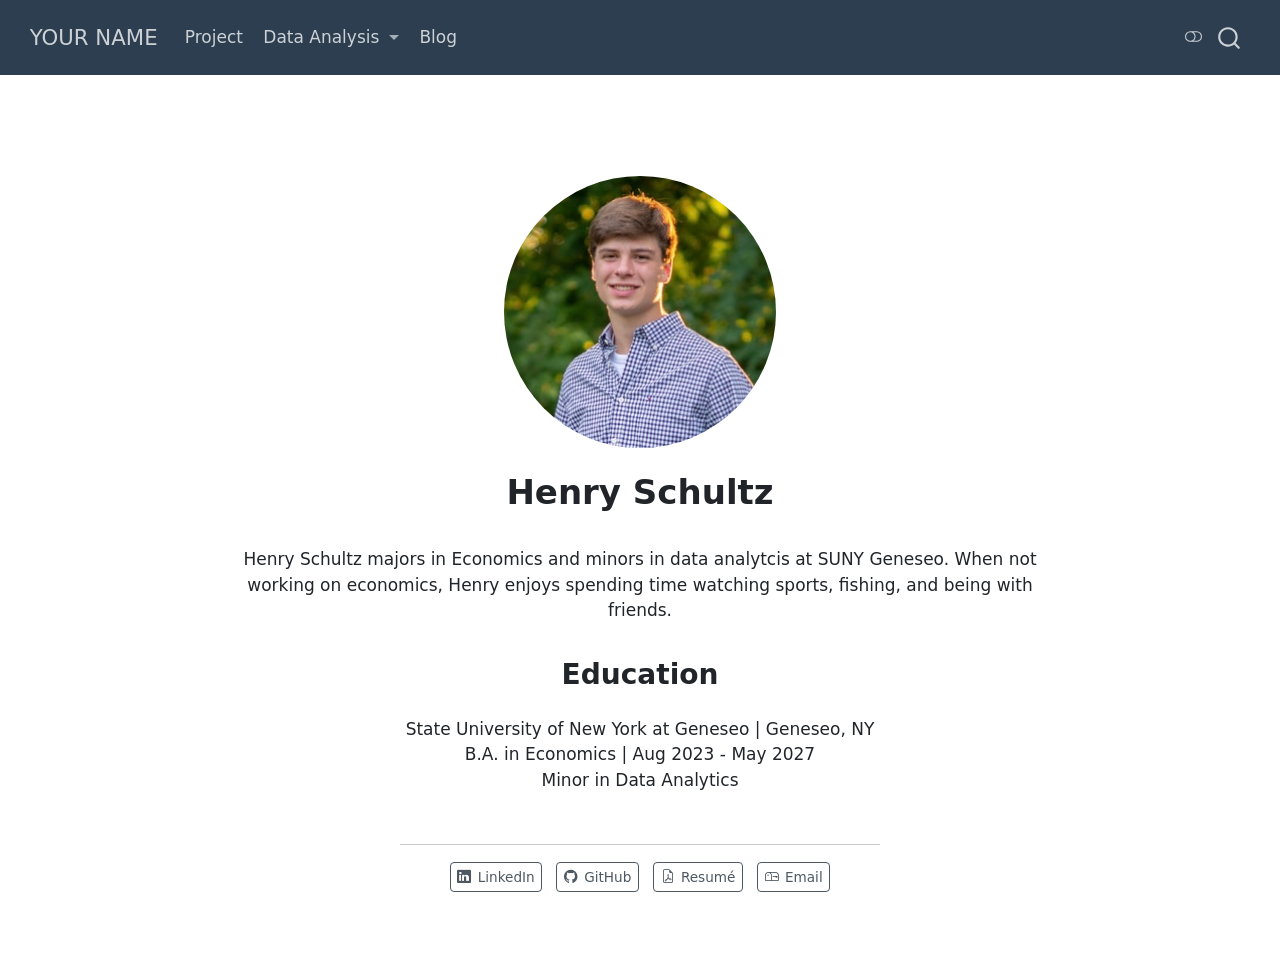
==== commit 34c7cfbb: "My Name + pic" ====
--- a/index.html
+++ b/index.html
@@ -7,7 +7,7 @@
 <meta name="viewport" content="width=device-width, initial-scale=1.0, user-scalable=yes">
 
 
-<title>YOUR NAME</title>
+<title>Henry Schultz – YOUR NAME</title>
 <style>
 /* Default styles provided by pandoc.
 ** See https://pandoc.org/MANUAL.html#variables-for-html for config info.
@@ -294,11 +294,11 @@
     
 <!-- main -->
 <div class="quarto-about-jolla">
-  <img src="img/profile.png" class="about-image
+  <img src="img/IMG_3311.jpg" class="about-image
   round " style="height: 16em; width: 16em;">
  <header id="title-block-header" class="quarto-title-block default">
 <div class="quarto-title">
-<h1 class="title">YOUR NAME</h1>
+<h1 class="title">Henry Schultz</h1>
 </div>
 <div class="quarto-title-meta">
   </div>
@@ -316,7 +316,7 @@
 </main> 
   <hr class="about-sep">
    <div class="about-links">
-  <a href="https://linkedin.com" class="about-link" rel="" target="">
+  <a href="https://www.linkedin.com/in/henry-schultz-654b07329/" class="about-link" rel="" target="">
     <i class="bi bi-linkedin"></i>
      <span class="about-link-text">LinkedIn</span>
   </a>
@@ -324,7 +324,7 @@
     <i class="bi bi-github"></i>
      <span class="about-link-text">GitHub</span>
   </a>
-  <a href="/resume-example.pdf" class="about-link" rel="" target="_blank">
+  <a href="/Henry-Resume.pdf" class="about-link" rel="" target="_blank">
     <i class="bi bi-file-earmark-pdf"></i>
      <span class="about-link-text">Resumé</span>
   </a>
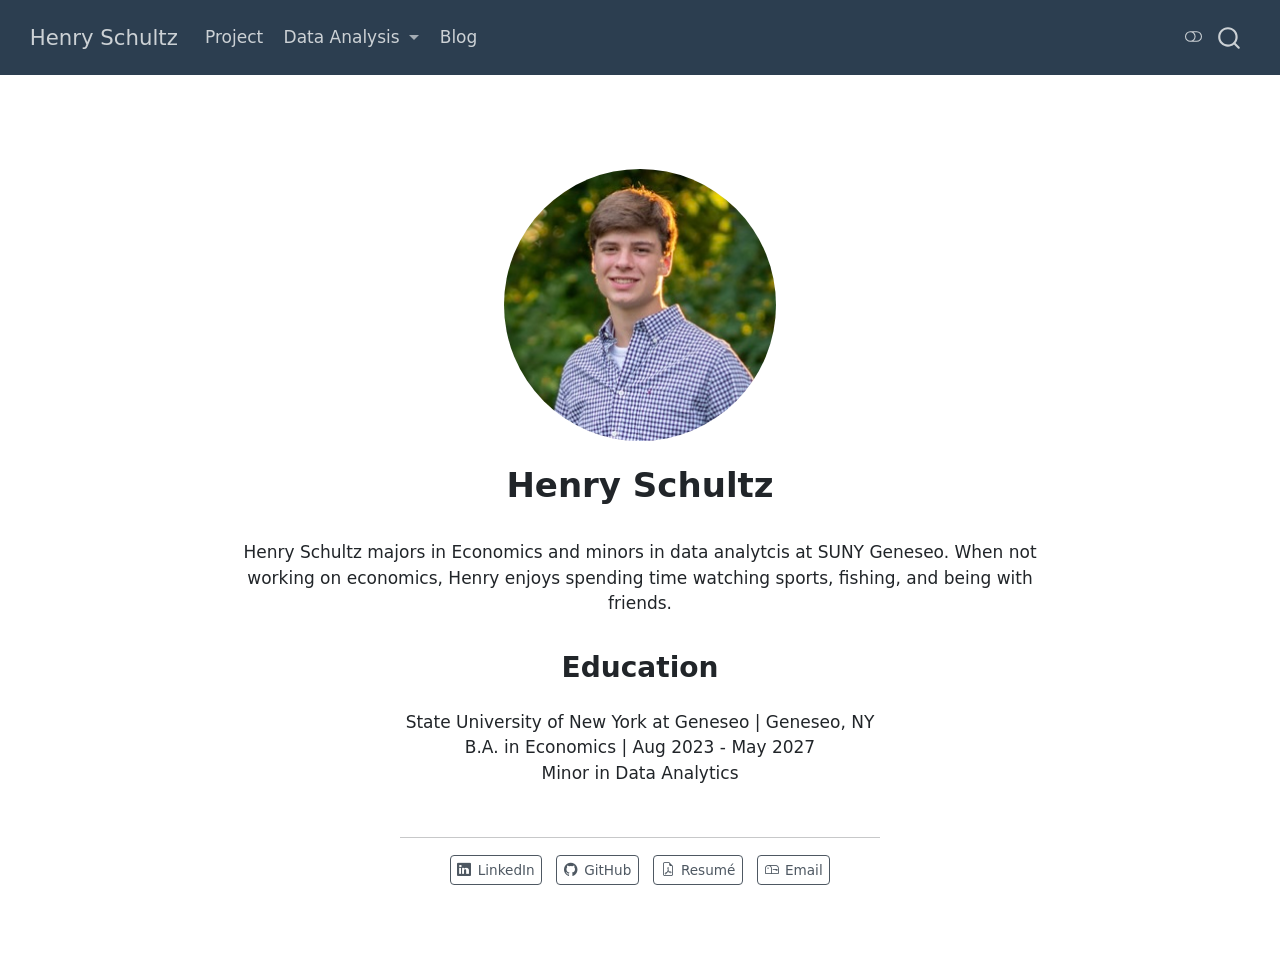
==== commit 36f2089b: "My Name + pic" ====
--- a/index.html
+++ b/index.html
@@ -2,20 +2,23 @@
 <html xmlns="http://www.w3.org/1999/xhtml" lang="en" xml:lang="en"><head>
 
 <meta charset="utf-8">
-<meta name="generator" content="quarto-1.9.38">
+<meta name="generator" content="quarto-1.10.18">
 
 <meta name="viewport" content="width=device-width, initial-scale=1.0, user-scalable=yes">
 
 
-<title>Henry Schultz – YOUR NAME</title>
+<title>Henry Schultz</title>
 <style>
 /* Default styles provided by pandoc.
 ** See https://pandoc.org/MANUAL.html#variables-for-html for config info.
 */
-code{white-space: pre-wrap;}
 span.smallcaps{font-variant: small-caps;}
-div.columns{display: flex; gap: min(4vw, 1.5em);}
-div.column{flex: auto; overflow-x: auto;}
+div.columns{display: flex; gap: 1.5em;}
+div.column{flex: auto;}
+@media screen {
+div.columns{gap: min(4vw, 1.5em);}
+div.column{overflow-x: auto;}
+}
 div.hanging-indent{margin-left: 1.5em; text-indent: -1.5em;}
 ul.task-list{list-style: none;}
 ul.task-list li input[type="checkbox"] {
@@ -37,14 +40,14 @@
 <script src="site_libs/quarto-html/popper.min.js"></script>
 <script src="site_libs/quarto-html/tippy.umd.min.js"></script>
 <link href="site_libs/quarto-html/tippy.css" rel="stylesheet">
-<link href="site_libs/quarto-html/quarto-syntax-highlighting-6d40f8af7092f34acea1908532066003.css" rel="stylesheet" class="quarto-color-scheme" id="quarto-text-highlighting-styles">
-<link href="site_libs/quarto-html/quarto-syntax-highlighting-dark-cac0433bb97fa58dc0fc6599c25c149a.css" rel="stylesheet" class="quarto-color-scheme quarto-color-alternate" id="quarto-text-highlighting-styles">
-<link href="site_libs/quarto-html/quarto-syntax-highlighting-6d40f8af7092f34acea1908532066003.css" rel="stylesheet" class="quarto-color-scheme-extra" id="quarto-text-highlighting-styles">
+<link href="site_libs/quarto-html/quarto-syntax-highlighting-eec68b17241c1efd3eae2de50d816e3e.css" rel="stylesheet" class="quarto-color-scheme" id="quarto-text-highlighting-styles">
+<link href="site_libs/quarto-html/quarto-syntax-highlighting-dark-25dec783d6e1d11f8e0bba9e4fbb47f4.css" rel="stylesheet" class="quarto-color-scheme quarto-color-alternate" id="quarto-text-highlighting-styles">
+<link href="site_libs/quarto-html/quarto-syntax-highlighting-eec68b17241c1efd3eae2de50d816e3e.css" rel="stylesheet" class="quarto-color-scheme-extra" id="quarto-text-highlighting-styles">
 <script src="site_libs/bootstrap/bootstrap.min.js"></script>
 <link href="site_libs/bootstrap/bootstrap-icons.css" rel="stylesheet">
-<link href="site_libs/bootstrap/bootstrap-a3a2627f8f02b0876aa24393454bca0c.min.css" rel="stylesheet" append-hash="true" class="quarto-color-scheme" id="quarto-bootstrap" data-mode="light">
-<link href="site_libs/bootstrap/bootstrap-dark-262a5cbb116992cacd04aa3ef1335fdf.min.css" rel="stylesheet" append-hash="true" class="quarto-color-scheme quarto-color-alternate" id="quarto-bootstrap" data-mode="dark">
-<link href="site_libs/bootstrap/bootstrap-a3a2627f8f02b0876aa24393454bca0c.min.css" rel="stylesheet" append-hash="true" class="quarto-color-scheme-extra" id="quarto-bootstrap" data-mode="light">
+<link href="site_libs/bootstrap/bootstrap-653c17f8f0248e86ad910f933ddf130a.min.css" rel="stylesheet" append-hash="true" class="quarto-color-scheme" id="quarto-bootstrap" data-mode="light">
+<link href="site_libs/bootstrap/bootstrap-dark-c9e2ce5e9f89cee6dd7264bdc4586ad2.min.css" rel="stylesheet" append-hash="true" class="quarto-color-scheme quarto-color-alternate" id="quarto-bootstrap" data-mode="dark">
+<link href="site_libs/bootstrap/bootstrap-653c17f8f0248e86ad910f933ddf130a.min.css" rel="stylesheet" append-hash="true" class="quarto-color-scheme-extra" id="quarto-bootstrap" data-mode="light">
 <script id="quarto-search-options" type="application/json">{
   "location": "navbar",
   "copy-button": false,
@@ -247,7 +250,7 @@
       <div class="navbar-container container-fluid">
       <div class="navbar-brand-container mx-auto">
     <a class="navbar-brand" href="./index.html">
-    <span class="navbar-title">YOUR NAME</span>
+    <span class="navbar-title">Henry Schultz</span>
     </a>
   </div>
             <div id="quarto-search" class="" title="Search"></div>
--- a/site_libs/quarto-html/quarto-syntax-highlighting-eec68b17241c1efd3eae2de50d816e3e.css
+++ b/site_libs/quarto-html/quarto-syntax-highlighting-eec68b17241c1efd3eae2de50d816e3e.css
@@ -0,0 +1,214 @@
+/* quarto syntax highlight colors */
+:root {
+  --quarto-hl-al-color: #95da4c;
+  --quarto-hl-an-color: #50a14f;
+  --quarto-hl-at-color: #a626a4;
+  --quarto-hl-bn-color: #986801;
+  --quarto-hl-bu-color: #a626a4;
+  --quarto-hl-ch-color: #50a14f;
+  --quarto-hl-co-color: #a0a1a7;
+  --quarto-hl-cv-color: #e45649;
+  --quarto-hl-cn-color: #986801;
+  --quarto-hl-cf-color: #a626a4;
+  --quarto-hl-dt-color: #a626a4;
+  --quarto-hl-dv-color: #986801;
+  --quarto-hl-do-color: #e45649;
+  --quarto-hl-er-color: #f44747;
+  --quarto-hl-ex-color: #4078f2;
+  --quarto-hl-fl-color: #986801;
+  --quarto-hl-fu-color: #4078f2;
+  --quarto-hl-im-color: #50a14f;
+  --quarto-hl-in-color: #c45b00;
+  --quarto-hl-kw-color: #a626a4;
+  --quarto-hl-op-color: #a626a4;
+  --quarto-hl-pp-color: #a626a4;
+  --quarto-hl-re-color: #2980b9;
+  --quarto-hl-sc-color: #0184bc;
+  --quarto-hl-ss-color: #da4453;
+  --quarto-hl-st-color: #50a14f;
+  --quarto-hl-va-color: #e45649;
+  --quarto-hl-vs-color: #da4453;
+  --quarto-hl-wa-color: #da4453;
+}
+
+/* other quarto variables */
+:root {
+  --quarto-font-monospace: SFMono-Regular, Menlo, Monaco, Consolas, "Liberation Mono", "Courier New", monospace;
+}
+
+/* syntax highlight based on Pandoc's rules */
+pre > code.sourceCode > span {
+  color: #383a42;
+}
+
+code.sourceCode > span {
+  color: #383a42;
+}
+
+div.sourceCode,
+div.sourceCode pre.sourceCode {
+  color: #383a42;
+}
+
+/* Normal */
+code span {
+  color: #383a42;
+}
+
+/* Alert */
+code span.al {
+  background-color: #4d1f24;
+  font-weight: bold;
+  color: #95da4c;
+}
+
+/* Annotation */
+code span.an {
+  color: #50a14f;
+}
+
+/* Attribute */
+code span.at {
+  color: #a626a4;
+}
+
+/* BaseN */
+code span.bn {
+  color: #986801;
+}
+
+/* BuiltIn */
+code span.bu {
+  color: #a626a4;
+}
+
+/* ControlFlow */
+code span.cf {
+  color: #a626a4;
+}
+
+/* Char */
+code span.ch {
+  color: #50a14f;
+}
+
+/* Constant */
+code span.cn {
+  color: #986801;
+}
+
+/* Comment */
+code span.co {
+  font-style: italic;
+  color: #a0a1a7;
+}
+
+/* CommentVar */
+code span.cv {
+  font-style: italic;
+  color: #e45649;
+}
+
+/* Documentation */
+code span.do {
+  color: #e45649;
+}
+
+/* DataType */
+code span.dt {
+  color: #a626a4;
+}
+
+/* DecVal */
+code span.dv {
+  color: #986801;
+}
+
+/* Error */
+code span.er {
+  color: #f44747;
+  text-decoration: underline;
+}
+
+/* Extension */
+code span.ex {
+  font-weight: bold;
+  color: #4078f2;
+}
+
+/* Float */
+code span.fl {
+  color: #986801;
+}
+
+/* Function */
+code span.fu {
+  color: #4078f2;
+}
+
+/* Import */
+code span.im {
+  color: #50a14f;
+}
+
+/* Information */
+code span.in {
+  color: #c45b00;
+}
+
+/* Keyword */
+code span.kw {
+  color: #a626a4;
+}
+
+/* Operator */
+code span.op {
+  color: #a626a4;
+}
+
+/* Preprocessor */
+code span.pp {
+  color: #a626a4;
+}
+
+/* RegionMarker */
+code span.re {
+  background-color: #153042;
+  color: #2980b9;
+}
+
+/* SpecialChar */
+code span.sc {
+  color: #0184bc;
+}
+
+/* SpecialString */
+code span.ss {
+  color: #da4453;
+}
+
+/* String */
+code span.st {
+  color: #50a14f;
+}
+
+/* Variable */
+code span.va {
+  color: #e45649;
+}
+
+/* VerbatimString */
+code span.vs {
+  color: #da4453;
+}
+
+/* Warning */
+code span.wa {
+  color: #da4453;
+}
+
+.prevent-inlining {
+  content: "</";
+}
+
+/*# sourceMappingURL=02661fbacfa289bc94e36756b94767a8.css.map */
--- a/site_libs/quarto-html/quarto-syntax-highlighting-dark-25dec783d6e1d11f8e0bba9e4fbb47f4.css
+++ b/site_libs/quarto-html/quarto-syntax-highlighting-dark-25dec783d6e1d11f8e0bba9e4fbb47f4.css
@@ -0,0 +1,214 @@
+/* quarto syntax highlight colors */
+:root {
+  --quarto-hl-al-color: #95da4c;
+  --quarto-hl-an-color: #98c379;
+  --quarto-hl-at-color: #c678dd;
+  --quarto-hl-bn-color: #d19a66;
+  --quarto-hl-bu-color: #c678dd;
+  --quarto-hl-ch-color: #98c379;
+  --quarto-hl-co-color: #5c6370;
+  --quarto-hl-cv-color: #e06c75;
+  --quarto-hl-cn-color: #d19a66;
+  --quarto-hl-cf-color: #c678dd;
+  --quarto-hl-dt-color: #c678dd;
+  --quarto-hl-dv-color: #d19a66;
+  --quarto-hl-do-color: #a43340;
+  --quarto-hl-er-color: #f44747;
+  --quarto-hl-ex-color: #61afef;
+  --quarto-hl-fl-color: #d19a66;
+  --quarto-hl-fu-color: #61afef;
+  --quarto-hl-im-color: #98c379;
+  --quarto-hl-in-color: #c45b00;
+  --quarto-hl-kw-color: #c678dd;
+  --quarto-hl-op-color: #c678dd;
+  --quarto-hl-pp-color: #c678dd;
+  --quarto-hl-re-color: #2980b9;
+  --quarto-hl-sc-color: #56b6c2;
+  --quarto-hl-ss-color: #da4453;
+  --quarto-hl-st-color: #98c379;
+  --quarto-hl-va-color: #e06c75;
+  --quarto-hl-vs-color: #da4453;
+  --quarto-hl-wa-color: #da4453;
+}
+
+/* other quarto variables */
+:root {
+  --quarto-font-monospace: SFMono-Regular, Menlo, Monaco, Consolas, "Liberation Mono", "Courier New", monospace;
+}
+
+/* syntax highlight based on Pandoc's rules */
+pre > code.sourceCode > span {
+  color: #abb2bf;
+}
+
+code.sourceCode > span {
+  color: #abb2bf;
+}
+
+div.sourceCode,
+div.sourceCode pre.sourceCode {
+  color: #abb2bf;
+}
+
+/* Normal */
+code span {
+  color: #abb2bf;
+}
+
+/* Alert */
+code span.al {
+  background-color: #4d1f24;
+  font-weight: bold;
+  color: #95da4c;
+}
+
+/* Annotation */
+code span.an {
+  color: #98c379;
+}
+
+/* Attribute */
+code span.at {
+  color: #c678dd;
+}
+
+/* BaseN */
+code span.bn {
+  color: #d19a66;
+}
+
+/* BuiltIn */
+code span.bu {
+  color: #c678dd;
+}
+
+/* ControlFlow */
+code span.cf {
+  color: #c678dd;
+}
+
+/* Char */
+code span.ch {
+  color: #98c379;
+}
+
+/* Constant */
+code span.cn {
+  color: #d19a66;
+}
+
+/* Comment */
+code span.co {
+  font-style: italic;
+  color: #5c6370;
+}
+
+/* CommentVar */
+code span.cv {
+  font-style: italic;
+  color: #e06c75;
+}
+
+/* Documentation */
+code span.do {
+  color: #a43340;
+}
+
+/* DataType */
+code span.dt {
+  color: #c678dd;
+}
+
+/* DecVal */
+code span.dv {
+  color: #d19a66;
+}
+
+/* Error */
+code span.er {
+  color: #f44747;
+  text-decoration: underline;
+}
+
+/* Extension */
+code span.ex {
+  font-weight: bold;
+  color: #61afef;
+}
+
+/* Float */
+code span.fl {
+  color: #d19a66;
+}
+
+/* Function */
+code span.fu {
+  color: #61afef;
+}
+
+/* Import */
+code span.im {
+  color: #98c379;
+}
+
+/* Information */
+code span.in {
+  color: #c45b00;
+}
+
+/* Keyword */
+code span.kw {
+  color: #c678dd;
+}
+
+/* Operator */
+code span.op {
+  color: #c678dd;
+}
+
+/* Preprocessor */
+code span.pp {
+  color: #c678dd;
+}
+
+/* RegionMarker */
+code span.re {
+  background-color: #153042;
+  color: #2980b9;
+}
+
+/* SpecialChar */
+code span.sc {
+  color: #56b6c2;
+}
+
+/* SpecialString */
+code span.ss {
+  color: #da4453;
+}
+
+/* String */
+code span.st {
+  color: #98c379;
+}
+
+/* Variable */
+code span.va {
+  color: #e06c75;
+}
+
+/* VerbatimString */
+code span.vs {
+  color: #da4453;
+}
+
+/* Warning */
+code span.wa {
+  color: #da4453;
+}
+
+.prevent-inlining {
+  content: "</";
+}
+
+/*# sourceMappingURL=e4e0eb0752517428f6941294ecd20eb4.css.map */
--- a/site_libs/quarto-html/quarto-syntax-highlighting-eec68b17241c1efd3eae2de50d816e3e.css
+++ b/site_libs/quarto-html/quarto-syntax-highlighting-eec68b17241c1efd3eae2de50d816e3e.css
@@ -0,0 +1,214 @@
+/* quarto syntax highlight colors */
+:root {
+  --quarto-hl-al-color: #95da4c;
+  --quarto-hl-an-color: #50a14f;
+  --quarto-hl-at-color: #a626a4;
+  --quarto-hl-bn-color: #986801;
+  --quarto-hl-bu-color: #a626a4;
+  --quarto-hl-ch-color: #50a14f;
+  --quarto-hl-co-color: #a0a1a7;
+  --quarto-hl-cv-color: #e45649;
+  --quarto-hl-cn-color: #986801;
+  --quarto-hl-cf-color: #a626a4;
+  --quarto-hl-dt-color: #a626a4;
+  --quarto-hl-dv-color: #986801;
+  --quarto-hl-do-color: #e45649;
+  --quarto-hl-er-color: #f44747;
+  --quarto-hl-ex-color: #4078f2;
+  --quarto-hl-fl-color: #986801;
+  --quarto-hl-fu-color: #4078f2;
+  --quarto-hl-im-color: #50a14f;
+  --quarto-hl-in-color: #c45b00;
+  --quarto-hl-kw-color: #a626a4;
+  --quarto-hl-op-color: #a626a4;
+  --quarto-hl-pp-color: #a626a4;
+  --quarto-hl-re-color: #2980b9;
+  --quarto-hl-sc-color: #0184bc;
+  --quarto-hl-ss-color: #da4453;
+  --quarto-hl-st-color: #50a14f;
+  --quarto-hl-va-color: #e45649;
+  --quarto-hl-vs-color: #da4453;
+  --quarto-hl-wa-color: #da4453;
+}
+
+/* other quarto variables */
+:root {
+  --quarto-font-monospace: SFMono-Regular, Menlo, Monaco, Consolas, "Liberation Mono", "Courier New", monospace;
+}
+
+/* syntax highlight based on Pandoc's rules */
+pre > code.sourceCode > span {
+  color: #383a42;
+}
+
+code.sourceCode > span {
+  color: #383a42;
+}
+
+div.sourceCode,
+div.sourceCode pre.sourceCode {
+  color: #383a42;
+}
+
+/* Normal */
+code span {
+  color: #383a42;
+}
+
+/* Alert */
+code span.al {
+  background-color: #4d1f24;
+  font-weight: bold;
+  color: #95da4c;
+}
+
+/* Annotation */
+code span.an {
+  color: #50a14f;
+}
+
+/* Attribute */
+code span.at {
+  color: #a626a4;
+}
+
+/* BaseN */
+code span.bn {
+  color: #986801;
+}
+
+/* BuiltIn */
+code span.bu {
+  color: #a626a4;
+}
+
+/* ControlFlow */
+code span.cf {
+  color: #a626a4;
+}
+
+/* Char */
+code span.ch {
+  color: #50a14f;
+}
+
+/* Constant */
+code span.cn {
+  color: #986801;
+}
+
+/* Comment */
+code span.co {
+  font-style: italic;
+  color: #a0a1a7;
+}
+
+/* CommentVar */
+code span.cv {
+  font-style: italic;
+  color: #e45649;
+}
+
+/* Documentation */
+code span.do {
+  color: #e45649;
+}
+
+/* DataType */
+code span.dt {
+  color: #a626a4;
+}
+
+/* DecVal */
+code span.dv {
+  color: #986801;
+}
+
+/* Error */
+code span.er {
+  color: #f44747;
+  text-decoration: underline;
+}
+
+/* Extension */
+code span.ex {
+  font-weight: bold;
+  color: #4078f2;
+}
+
+/* Float */
+code span.fl {
+  color: #986801;
+}
+
+/* Function */
+code span.fu {
+  color: #4078f2;
+}
+
+/* Import */
+code span.im {
+  color: #50a14f;
+}
+
+/* Information */
+code span.in {
+  color: #c45b00;
+}
+
+/* Keyword */
+code span.kw {
+  color: #a626a4;
+}
+
+/* Operator */
+code span.op {
+  color: #a626a4;
+}
+
+/* Preprocessor */
+code span.pp {
+  color: #a626a4;
+}
+
+/* RegionMarker */
+code span.re {
+  background-color: #153042;
+  color: #2980b9;
+}
+
+/* SpecialChar */
+code span.sc {
+  color: #0184bc;
+}
+
+/* SpecialString */
+code span.ss {
+  color: #da4453;
+}
+
+/* String */
+code span.st {
+  color: #50a14f;
+}
+
+/* Variable */
+code span.va {
+  color: #e45649;
+}
+
+/* VerbatimString */
+code span.vs {
+  color: #da4453;
+}
+
+/* Warning */
+code span.wa {
+  color: #da4453;
+}
+
+.prevent-inlining {
+  content: "</";
+}
+
+/*# sourceMappingURL=02661fbacfa289bc94e36756b94767a8.css.map */
